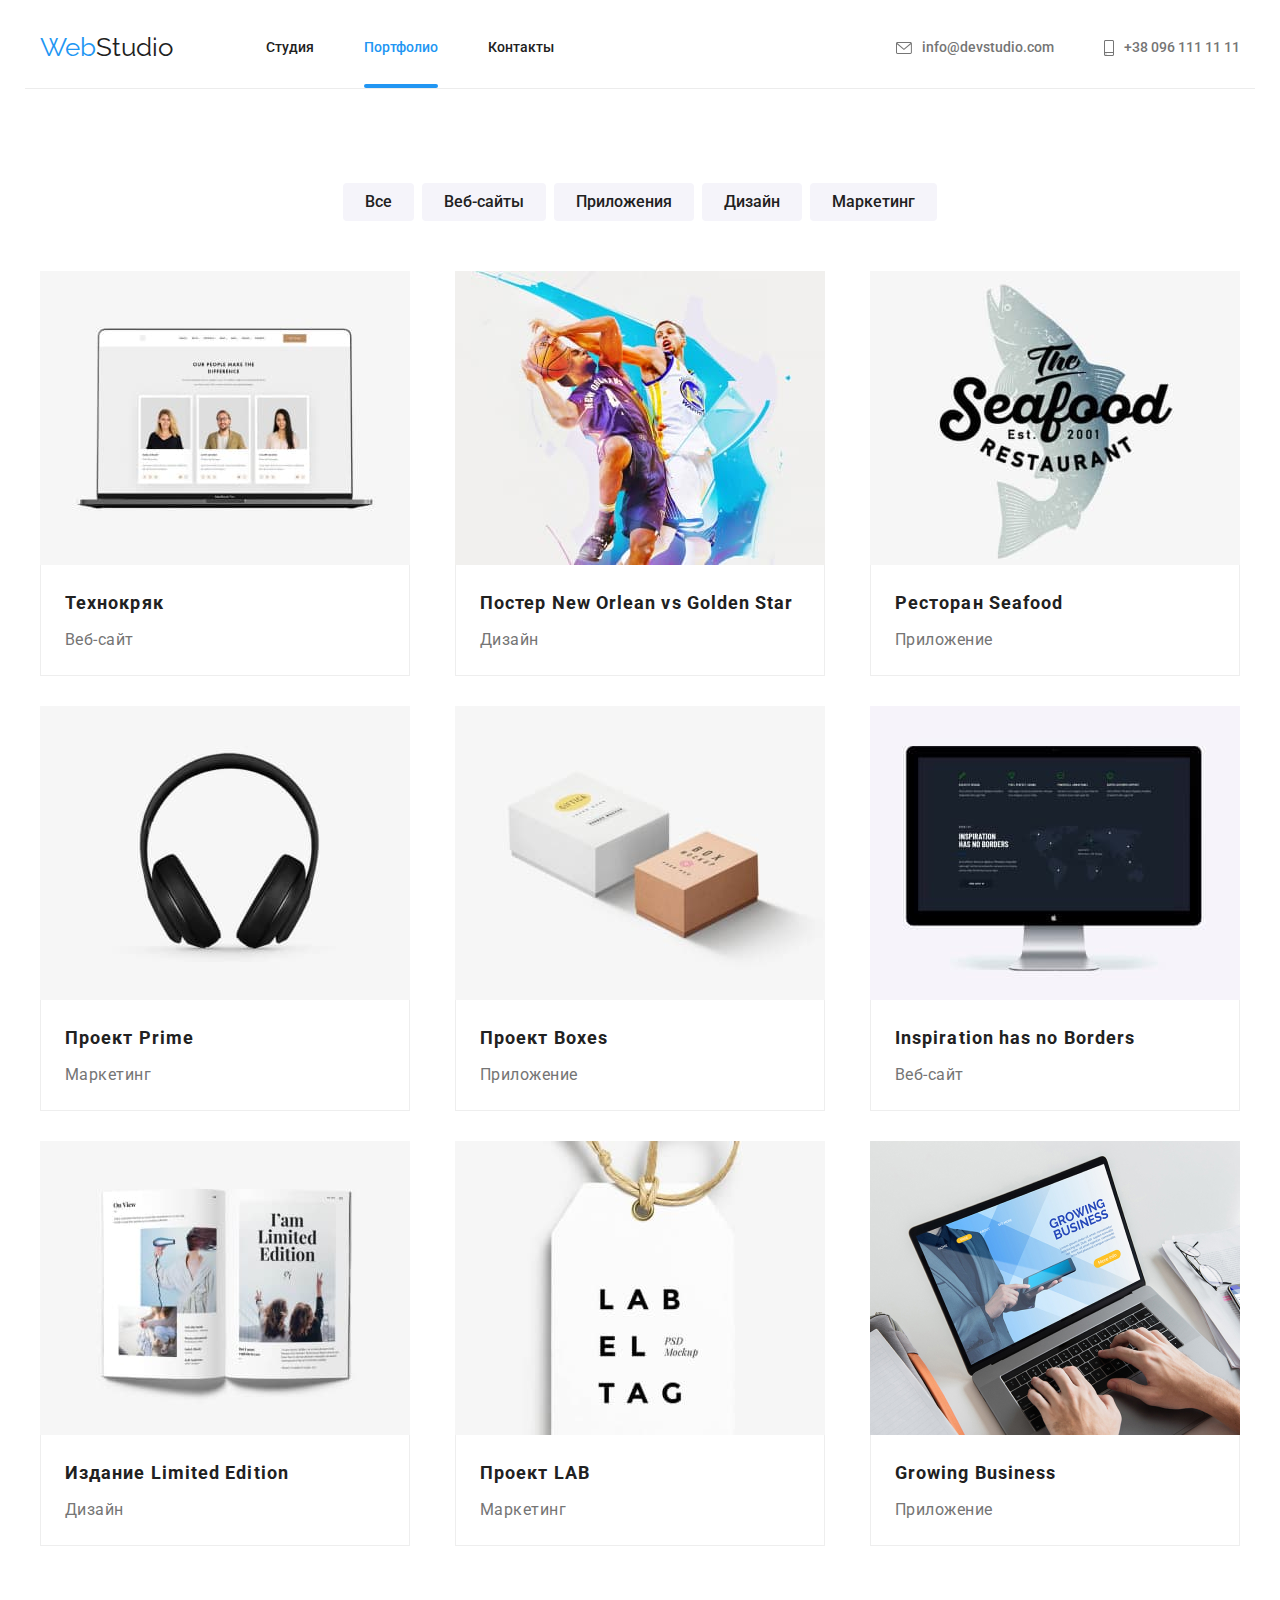
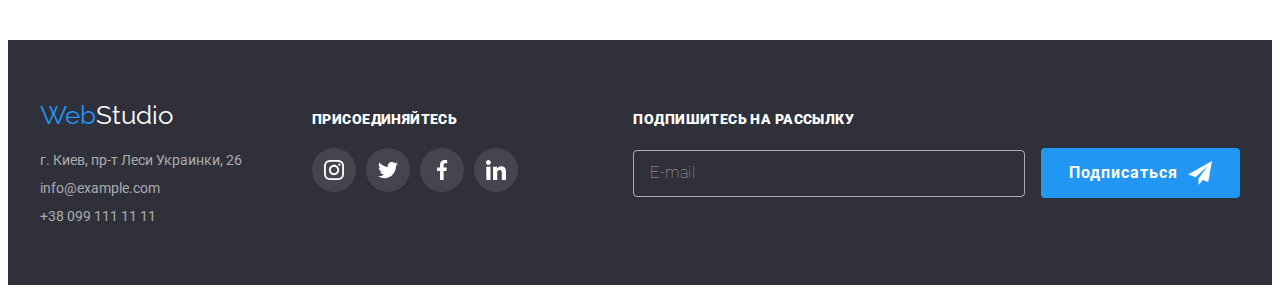
==== portfolio.html @ bf0c68c7 "start" ====
<!DOCTYPE html>
<html lang="ru">
  <head>
    <meta charset="UTF-8" />
    <meta http-equiv="X-UA-Compatible" content="IE=edge" />
    <meta name="viewport" content="width=device-width, initial-scale=1.0" />
    <title>Портфолио</title>
    <link
      rel="stylesheet"
      href="https://cdnjs.cloudflare.com/ajax/libs/modern-normalize/1.1.0/modern-normalize.min.css"
      integrity="sha512-wpPYUAdjBVSE4KJnH1VR1HeZfpl1ub8YT/NKx4PuQ5NmX2tKuGu6U/JRp5y+Y8XG2tV+wKQpNHVUX03MfMFn9Q=="
      crossorigin="anonymous"
      referrerpolicy="no-referrer"
    />
    <link rel="stylesheet" href="./css/styles.css" />
    <link rel="preconnect" href="https://fonts.googleapis.com" />
    <link rel="preconnect" href="https://fonts.gstatic.com" crossorigin />
    <link
      href="https://fonts.googleapis.com/css2?family=Raleway:wght@700&family=Roboto:wght@400;500;700;900&display=swap"
      rel="stylesheet"
    />
  </head>
  <body>
    <header>
      <!--Навигация-->
      <div class="container all-nav border">
        <nav class="all-nav">
          <a class="logo" href="./index.html"
            ><span class="logo-web">Web</span>Studio</a
          >
          <ul class="list nav-list">
            <li class="nav-item">
              <a class="nav-link nav-after" href="./index.html">Студия</a>
            </li>

            <li class="nav-item">
              <a class="nav-link nav-after active" href="./portfolio.html"
                >Портфолио</a
              >
            </li>
            <li class="nav-item">
              <a class="nav-link nav-after" href="#contacts">Контакты</a>
            </li>
          </ul>
        </nav>

        <!--Контакты-->
        <ul class="list nav-list contact">
          <li class="nav-item">
            <a class="nav-link color-g" href="mailto:info@devstudio.com:">
              <svg class="contact-icon" width="16" height="12">
                <use class="icon" href="./images/icons.svg#icon-mail"></use>
              </svg>
              info@devstudio.com</a
            >
          </li>
          <li class="nav-item">
            <a class="nav-link color-g" href="tel:+380961111111">
              <svg class="contact-icon" width="10" height="16">
                <use
                  class="icon"
                  href="./images/icons.svg#icon-smartphone"
                ></use></svg
              >+38 096 111 11 11</a
            >
          </li>
        </ul>
      </div>
    </header>
    <!--Герой-->
    <main>
      <section class="port">
        <div class="container">
          <!--Кнопки фильтров-->
          <ul class="filter-btn">
            <li class="btn-variant">
              <button class="btn" type="button">Все</button>
            </li>
            <li class="btn-variant">
              <button class="btn" type="button">Веб-сайты</button>
            </li>
            <li class="btn-variant">
              <button class="btn" type="button">Приложения</button>
            </li>
            <li class="btn-variant">
              <button class="btn" type="button">Дизайн</button>
            </li>
            <li class="btn-variant">
              <button class="btn" type="button">Маркетинг</button>
            </li>
          </ul>
          <!--Секция выполненных работ-->

          <h1 class="hide">Примеры наших работ</h1>
          <ul class="list examples">
            <li class="card">
              <a class="examples-link" href="">
                <div class="overlay">
                  <img
                    class=""
                    src="./images/technockrack.jpg"
                    alt="Технокряк"
                    width="370"
                    height="294"
                  />
                  <div class="overlay-text">
                    <p>
                      Ресурс предлагает комплексные предложения с разным уровнем
                      функционала и сервисов. Все это позволит посетителю
                      получить исчерпывающие сведения о компании или частном
                      лице.
                    </p>
                  </div>
                </div>

                <div class="ex-card">
                  <p class="name-cards">Технокряк</p>
                  <p class="category">Веб-сайт</p>
                </div></a
              >
            </li>
            <li class="card">
              <a class="examples-link" href="">
                <div class="overlay">
                  <img
                    class=""
                    src="./images/neworlean.jpg"
                    alt="Постер New Orlean vs Golden Star"
                    width="370"
                    height="294"
                  />
                  <div class="overlay-text">
                    <p>
                      Ресурс предлагает комплексные предложения с разным уровнем
                      функционала и сервисов. Все это позволит посетителю
                      получить исчерпывающие сведения о компании или частном
                      лице.
                    </p>
                  </div>
                </div>
                <div class="ex-card">
                  <p class="name-cards">Постер New Orlean vs Golden Star</p>
                  <p class="category">Дизайн</p>
                </div></a
              >
            </li>
            <li class="card">
              <a class="examples-link" href="">
                <div class="overlay">
                  <img
                    class=""
                    src="./images/seafood.jpg"
                    alt=""
                    width="370"
                    height="294"
                  />
                  <div class="overlay-text">
                    <p>
                      Ресурс предлагает комплексные предложения с разным уровнем
                      функционала и сервисов. Все это позволит посетителю
                      получить исчерпывающие сведения о компании или частном
                      лице.
                    </p>
                  </div>
                </div>
                <div class="ex-card">
                  <p class="name-cards">Ресторан Seafood</p>
                  <p class="category">Приложение</p>
                </div></a
              >
            </li>
            <li class="card">
              <a class="examples-link" href="">
                <div class="overlay">
                  <img
                    class=""
                    src="./images/prime.jpg"
                    alt=""
                    width="370"
                    height="294"
                  />
                  <div class="overlay-text">
                    <p>
                      Ресурс предлагает комплексные предложения с разным уровнем
                      функционала и сервисов. Все это позволит посетителю
                      получить исчерпывающие сведения о компании или частном
                      лице.
                    </p>
                  </div>
                </div>
                <div class="ex-card">
                  <p class="name-cards">Проект Prime</p>
                  <p class="category">Маркетинг</p>
                </div></a
              >
            </li>
            <li class="card">
              <a class="examples-link" href="">
                <div class="overlay">
                  <img
                    class=""
                    src="./images/boxes.jpg"
                    alt="Проект Boxes"
                    width="370"
                    height="294"
                  />
                  <div class="overlay-text">
                    <p>
                      Ресурс предлагает комплексные предложения с разным уровнем
                      функционала и сервисов. Все это позволит посетителю
                      получить исчерпывающие сведения о компании или частном
                      лице.
                    </p>
                  </div>
                </div>
                <div class="ex-card">
                  <p class="name-cards">Проект Boxes</p>
                  <p class="category">Приложение</p>
                </div></a
              >
            </li>
            <li class="card">
              <a class="examples-link" href="">
                <div class="overlay">
                  <img
                    class=""
                    src="./images/inspiration.jpg"
                    alt="Inspiration has no Borders"
                    width="370"
                    height="294"
                  />
                  <div class="overlay-text">
                    <p>
                      Ресурс предлагает комплексные предложения с разным уровнем
                      функционала и сервисов. Все это позволит посетителю
                      получить исчерпывающие сведения о компании или частном
                      лице.
                    </p>
                  </div>
                </div>
                <div class="ex-card">
                  <p class="name-cards">Inspiration has no Borders</p>
                  <p class="category">Веб-сайт</p>
                </div></a
              >
            </li>
            <li class="card">
              <a class="examples-link" href="">
                <div class="overlay">
                  <img
                    class=""
                    src="./images/limited-edition.jpg"
                    alt="Издание Limited Edition"
                    width="370"
                    height="294"
                  />
                  <div class="overlay-text">
                    <p>
                      Ресурс предлагает комплексные предложения с разным уровнем
                      функционала и сервисов. Все это позволит посетителю
                      получить исчерпывающие сведения о компании или частном
                      лице.
                    </p>
                  </div>
                </div>
                <div class="ex-card">
                  <p class="name-cards">Издание Limited Edition</p>
                  <p class="category">Дизайн</p>
                </div></a
              >
            </li>
            <li class="card">
              <a class="examples-link" href="">
                <div class="overlay">
                  <img
                    class=""
                    src="./images/lab.jpg"
                    alt="Проект LAB"
                    width="370"
                    height="294"
                  />
                  <div class="overlay-text">
                    <p>
                      Ресурс предлагает комплексные предложения с разным уровнем
                      функционала и сервисов. Все это позволит посетителю
                      получить исчерпывающие сведения о компании или частном
                      лице.
                    </p>
                  </div>
                </div>
                <div class="ex-card">
                  <p class="name-cards">Проект LAB</p>
                  <p class="category">Маркетинг</p>
                </div></a
              >
            </li>
            <li class="card">
              <a class="examples-link" href="">
                <div class="overlay">
                  <img
                    class=""
                    src="./images/growing-bisnes.jpg"
                    alt="Growing Business"
                    width="370"
                    height="294"
                  />
                  <div class="overlay-text">
                    <p>
                      Ресурс предлагает комплексные предложения с разным уровнем
                      функционала и сервисов. Все это позволит посетителю
                      получить исчерпывающие сведения о компании или частном
                      лице.
                    </p>
                  </div>
                </div>
                <div class="ex-card">
                  <p class="name-cards">Growing Business</p>
                  <p class="category">Приложение</p>
                </div></a
              >
            </li>
          </ul>
        </div>
      </section>
    </main>
    <!--Подвал-->
    <footer class="footer-color">
      <div class="container comunity">
        <div>
          <a class="logo logo-footer" href="./index.html"
            ><span class="logo-web">Web</span>Studio</a
          >
          <address>
            <ul class="list address">
              <li class="add-list">
                <a
                  class="adr-list"
                  id="contacts"
                  href="https://goo.gl/maps/kGHBd9NLQaHWzJa29"
                  target="_blank"
                  >г. Киев, пр-т Леси Украинки, 26</a
                >
              </li>
              <li class="add-list">
                <a class="adr-list" href="mailto:info@example.com"
                  >info@example.com</a
                >
              </li>
              <li class="add-list">
                <a class="adr-list" href="tel:+380991111111"
                  >+38 099 111 11 11</a
                >
              </li>
            </ul>
          </address>
        </div>
        <div class="comunity-add">
          <h2 class="add"><strong>присоединяйтесь</strong></h2>
          <ul class="social-list comunity-list">
            <li class="soc-item">
              <a href="" class="soc-link comunity-link">
                <svg
                  class="soc-icon soc-comunity-footer"
                  width="20"
                  height="20"
                >
                  <use href="./images/icons.svg#icon-instagram"></use>
                </svg>
              </a>
            </li>
            <li class="soc-item">
              <a href="" class="soc-link comunity-link">
                <svg
                  class="soc-icon soc-comunity-footer"
                  width="20"
                  height="20"
                >
                  <use href="./images/icons.svg#icon-twitter"></use>
                </svg>
              </a>
            </li>
            <li class="soc-item">
              <a href="" class="soc-link comunity-link">
                <svg
                  class="soc-icon soc-comunity-footer"
                  width="20"
                  height="20"
                >
                  <use href="./images/icons.svg#icon-facebook"></use>
                </svg>
              </a>
            </li>
            <li class="soc-item">
              <a href="" class="soc-link comunity-link">
                <svg
                  class="soc-icon soc-comunity-footer"
                  width="20"
                  height="20"
                >
                  <use href="./images/icons.svg#icon-linkedin"></use>
                </svg>
              </a>
            </li>
          </ul>
        </div>
        <div class="subscribe">
          <form>
            <h2 class="add"><strong>Подпишитесь на рассылку</strong></h2>
            <label class="sub-label">
              <input
                class="sub-input"
                type="email"
                name="user-mail"
                placeholder="E-mail"
                required
              />
            </label>

            <button class="sub-btn" type="submit">
              Подписаться
              <svg class="sub-icon" width="24" height="24">
                <use href="./images/icons.svg#icon-send-telegram"></use>
              </svg>
            </button>
          </form>
        </div>
      </div>
    </footer>
  </body>
</html>
---- css/styles.css ----
:root {
  --bgcolor: #ffffff;
  --color-text: #212121;
  --hover-focus: #2196f3;
  --color-nav: #212121;
  --header-footer: #2f303a;
  --team-bg: rgb(245, 244, 250);
  --category-search: #757575;
  --cubik: cubic-bezier(0.4, 0, 0.2, 1);
  --bg-transparent: #ffffff99;
}

body {
  font-family: roboto;
  color: var(--color-text);
  background-color: var(--bgcolor);
}

/* Сбросс отступов */
h1,
h2,
h3,
p,
ul {
  margin: 0;
  padding: 0;
}
input,
textarea {
  outline: none;
}
/* Свойства контейнера */
.container {
  width: 1200px;
  padding-left: 15px;
  padding-right: 15px;
  margin-right: auto;
  margin-left: auto;
  /* outline: 1px solid red; */
}
.all-nav {
  display: flex;
  align-items: center;
}
.border {
  border-bottom: 1px solid rgb(236, 236, 236);
}
/* Декоративная полоса под header */
.head-border {
  border-bottom: 1px solid #ececec;
}
/* Начало оформления лого */
.logo {
  display: flex;
  padding-top: 24px;
  padding-bottom: 25px;
  font-size: 26px;
  font-family: raleway;
  text-decoration: none;
  color: var(--color-text);
}
.logo-web {
  display: flex;
  font-size: 26px;
  font-family: raleway;
  color: var(--hover-focus);
}
.logo-footer {
  color: var(--bgcolor);
  padding-bottom: 0;
  margin-bottom: 20px;
  padding-top: 0;
}
/* Конец оформления лого */
.nav-list {
  display: flex;

  margin-left: 93px;
}

.nav-link {
  display: flex;
  padding-top: 32px;
  padding-bottom: 32px;
  /* outline: 1px solid red; */
  font-size: 14px;
  font-weight: 500;
  text-decoration: none;
  line-height: 1.14;
  color: var(--color-nav);
  align-items: center;
  justify-content: center;

  transition-property: color;
  transition-duration: 250ms;
  transition-timing-function: var(--cubik);
}
.nav-item {
  position: relative;
}

.nav-after::after {
  content: "";
  position: absolute;
  left: 0;
  bottom: 0;
  width: 100%;
  height: 4px;
  background-color: var(--hover-focus);
  border-radius: 2px;
  opacity: 0;

  transition-property: opacity;
  transition-duration: 250ms;
  transition-timing-function: var(--cubik);
}
.nav-after:hover::after,
.nav-after:focus::after,
.nav-after.active::after {
  opacity: 1;
}
.border {
  border-bottom: 1px solid #ececec;
}

.nav-list .nav-item + .nav-item {
  margin-left: 50px;
}
.nav-link:hover,
.nav-link:focus {
  color: var(--hover-focus);
}

.active {
  color: var(--hover-focus);
}
.list {
  list-style: none;
}
.color-g {
  color: var(--category-search);
}
.back-color {
  padding-top: 200px;
  padding-bottom: 200px;
  background-color: #c4c4c4;
  max-width: 1600px;
  margin-right: auto;
  margin-left: auto;
  background-image: linear-gradient(
      rgba(47, 48, 58, 0.4),
      rgba(47, 48, 58, 0.4)
    ),
    url(../images/hero-img.jpg);
}
.footer-color {
  background-color: var(--header-footer);
  padding-top: 60px;
  padding-bottom: 60px;
}
.contact {
  margin-left: auto;
}
.hero {
  text-align: center;
  margin-bottom: 30px;
  width: 696px;
  margin-right: auto;
  margin-left: auto;

  font-size: 44px;
  font-weight: 900;
  text-transform: uppercase;
  line-height: 1.36;
  color: var(--bgcolor);
}
.order-service {
  display: block;
  margin-left: auto;
  margin-right: auto;
  color: #ffffff;
  background-color: var(--hover-focus);
  border: none;
  border-radius: 4px;
  font-size: 16px;
  font-weight: 700;
  padding: 10px 32px;
  font-family: roboto;
  cursor: pointer;
  letter-spacing: 0.06em;
  line-height: 1.87;

  transition-property: color, background-color;
  transition-duration: 250ms;
  transition-timing-function: var(--cubik);
}
.order-service:hover,
.order-service:focus {
  box-shadow: 0px 4px 4px 0px rgba(0, 0, 0, 0.15);
}
.order-service:active {
  color: var(--color-text);
  background-color: #f5f4fa;
}

.backdrop.is-hidden {
  opacity: 0;
  pointer-events: none;
  transform: scale(1);
}

.backdrop {
  position: fixed;
  width: 100vw;
  height: 100vh;
  top: 0;
  left: 0;
  background-color: rgba(0, 0, 0, 0.2);
  z-index: 1;
  opacity: 1;
  pointer-events: all;
  transform: scale(1);
  transition: transform 250ms var(--cubik), opacity 250ms var(--cubik);
}

.modal {
  position: absolute;
  min-width: 528px;
  height: 581px;
  padding: 40px;
  top: 50%;
  left: 50%;
  transform: translate(-50%, -50%) scale(1);
  background-color: rgba(255, 255, 255, 1);
  box-shadow: 0px 1px 3px rgba(0, 0, 0, 0.12), 0px 1px 1px rgba(0, 0, 0, 0.14),
    0px 2px 1px rgba(0, 0, 0, 0.2);
  border-radius: 4px;
  opacity: 1;
  transition: transform 250ms var(--cubik);
}
.backdrop.is-hidden .modal {
  transform: translate(-50%, -100%) scale(0.3);
}

.modal-close {
  position: fixed;
  top: 8px;
  right: 8px;
  display: flex;
  width: 30px;
  height: 30px;
  justify-content: center;
  align-items: center;
  background-color: var(--bgcolor);
  border: 1px solid rgba(0, 0, 0, 0.1);
  border-radius: 50%;
  cursor: pointer;

  transition: fill 250ms var(--cubik);
}
.modal-close:hover,
.modal-close:focus,
.modal-close:active {
  fill: var(--hover-focus);
}
/* класс скрытия элемента */
.hide {
  position: absolute;
  width: 1px;
  height: 1px;
  margin: -1px;
  border: 0;
  padding: 0;
  white-space: nowrap;
  clip-path: inset(100%);
  clip: rect(0 0 0 0);
  overflow: hidden;
}
/* Описание особенностей компании */
.diff-company {
  display: flex;
}
.diff-company .hero-item + .hero-item {
  margin-left: 30px;
}
.diff {
  padding-top: 94px;
  padding-bottom: 94px;
}
/*------END-------- Описание особенностей компании */
.hero-list {
  margin-bottom: 10px;

  font-size: 14px;
  font-weight: 700;
  line-height: 1.14;
  text-transform: uppercase;
}
.hero-text {
  font-size: 14px;
  font-weight: 400;
  line-height: 1.71;
}
.head-style {
  text-align: center;
  margin-bottom: 50px;

  font-size: 36px;
  line-height: 1.16;
}
.works {
  padding-bottom: 94px;
}
.works-list {
  display: flex;
  justify-content: space-between;
}
.work-pic {
  position: relative;
}
.text-bottom {
  position: absolute;
  display: inline-flex;
  width: 100%;
  height: 70px;
  left: 0;
  bottom: 0;
  background-color: rgba(47, 48, 58, 0.8);
  justify-content: center;
  align-items: center;
}
.text-b {
  display: inline-flex;
  text-transform: uppercase;
  font-size: 14px;
  font-weight: 700;
  line-height: 1.14;
  letter-spacing: 0.03em;
  color: var(--bgcolor);
}
.team-list {
  display: flex;
  justify-content: space-between;
}
.team-item {
  padding-bottom: 30px;
  background-color: #ffffff;
  border: transparent;
  border-radius: 0px 0px 4px 4px;
  box-shadow: 0px 1px 3px rgba(0, 0, 0, 0.12), 0px 1px 1px rgba(0, 0, 0, 0.14),
    0px 2px 1px rgba(0, 0, 0, 0.2);
}
.team-item + .team-item {
  margin-left: 30px;
}
.team {
  margin-bottom: 10px;
  text-align: center;
  padding-top: 30px;
  font-size: 16px;
  font-weight: 500;
  line-height: 1.18;
}
.team-fs {
  text-align: center;
  margin-bottom: 16px;

  /* padding-bottom: 30px; */
  font-size: 16px;
  font-weight: 400;
  line-height: 1.18;
}
.team-bg {
  max-width: 1600px;
  margin-right: auto;
  margin-left: auto;
  background-color: var(--team-bg);
  padding-top: 94px;
  padding-bottom: 94px;
}
.address .add-list + .add-list {
  margin-top: 9px;
}
.adr-list {
  color: rgba(255, 255, 255, 0.6);
  text-decoration: none;
  font-style: normal;
  font-size: 14px;
  font-weight: 400;

  transition-property: color;
  transition-duration: 250ms;
  transition-timing-function: var(--cubik);
}
.adr-list:hover,
.adr-list:focus {
  color: var(--hover-focus);
}
.filter-btn button {
  color: #212121;
  padding: 6px 22px;
  font-size: 16px;
  font-weight: 500;
  background-color: #f5f4fa;
  border: none;
  border-radius: 4px;
  font-family: roboto;
  cursor: pointer;
  line-height: 1.625;
}
.filter-btn {
  display: flex;
  justify-content: center;
  margin-bottom: 50px;
  list-style: none;
}
.filter-btn .btn-variant + .btn-variant {
  margin-left: 8px;
}

.btn {
  transition-property: color, background-color, box-shadow;
  transition-duration: 250ms;
  transition-timing-function: var(--cubik);
}

.btn:hover,
.btn:focus {
  color: var(--bgcolor);
  background-color: var(--hover-focus);
  box-shadow: 0px 2px 2px 0px #0000001f, 0px 1px 2px 0px #00000014,
    0px 3px 1px 0px #0000001a;
}
.btn:active {
  box-shadow: 0px 1px 2px 0px rgba(0, 0, 0, 0.08);
}
.examples {
  display: flex;
  flex-wrap: wrap;
  justify-content: space-between;
}
.list > p {
  font-size: 16px;
  font-weight: 400;
}
.list .poster-name {
  font-size: 18px;
  font-weight: 700;
}

.ex-card {
  padding: 20px 24px;
  border: 1px solid #eeeeee;
  border-top: none;
}
.card {
  margin-bottom: 30px;
}
.card:nth-last-child(-n + 3) {
  margin-bottom: 0;
}
.examples-link {
  display: block;
  text-decoration: none;

  transition-property: box-shadow;
  transition-duration: 250ms;
  transition-timing-function: var(--cubik);
}
.examples-link:hover,
.examples-link:focus {
  cursor: pointer;
  box-shadow: 0px 1px 1px rgba(0, 0, 0, 0.12), 0px 4px 4px rgba(0, 0, 0, 0.06),
    1px 4px 6px rgba(0, 0, 0, 0.16);
}
.overlay {
  position: relative;
  overflow: hidden;
}

.overlay-text {
  position: absolute;
  display: flex;
  left: 0;
  bottom: 0;
  max-width: 370px;
  height: 100%;
  justify-content: center;
  align-items: center;
  padding: 63px 24px;

  background-color: rgba(33, 150, 243, 0.898);
  color: var(--bgcolor);
  font-size: 18px;
  font-weight: 400;
  line-height: 1.55;
  letter-spacing: 0.03em;

  transform: translateY(100%);
  opacity: 0;
  transition-property: transform;
  transition-duration: 250ms;
  transition-timing-function: var(--cubik);
}

.examples-link:hover .overlay-text,
.examples-link:focus .overlay-text {
  transform: translateY(0);
  opacity: 1;
}

img {
  display: block;
  max-width: 100%;
  height: auto;
}
.port {
  padding-top: 94px;
  padding-bottom: 94px;
}
.name-cards {
  margin-bottom: 4px;

  font-size: 18px;
  font-weight: 700;
  line-height: 2;
  color: var(--color-text);
  letter-spacing: 0.06em;
}
.category {
  font-size: 16px;
  font-weight: 400;
  line-height: 1.87;
  color: var(--category-search);
  letter-spacing: 0.03em;
}
.contact-icon {
  margin: 0;
  padding: 0;
  margin-right: 10px;
  fill: var(--category-search);

  transition-property: fill;
  transition-duration: 250ms;
  transition-timing-function: var(--cubik);
}
.nav-link:hover .contact-icon {
  fill: var(--hover-focus);
}
.diff-icon {
  display: inline-flex;
  width: 270px;
  height: 120px;
  background-color: var(--team-bg);
  border-radius: 4px;
  margin-bottom: 30px;
  justify-content: center;
  align-items: center;
}
.soc-list {
  display: flex;
  margin-left: auto;
  margin-right: auto;

  justify-content: center;
  align-items: center;
  list-style: none;
}
.soc-link {
  display: flex;
  margin-left: auto;
  margin-right: auto;
  justify-content: center;
  align-items: center;
  width: 44px;
  height: 44px;
  background-color: #ffffff;
  border-radius: 50%;
  color: #ffffff;

  transition-property: background-color;
  transition-duration: 250ms;
  transition-timing-function: var(--cubik);
}
.soc-item {
  display: flex;
  justify-content: center;
  align-items: center;

  margin-left: 10px;
}
.soc-item:first-child {
  margin-left: 0;
}
.soc-link:hover,
.soc-link:focus {
  background-color: var(--hover-focus);
}
.soc-icon {
  fill: #afb1b8;

  transition-property: fill;
  transition-duration: 250ms;
  transition-timing-function: var(--cubik);
}
.soc-link:hover .soc-icon,
.soc-link:focus .soc-icon {
  fill: currentColor;
}
.client {
  max-width: 1600px;
  margin-right: auto;
  margin-left: auto;
  padding-top: 94px;
  padding-bottom: 94px;
}
.client-list {
  display: flex;
  list-style: none;
}
.card-client {
  display: flex;
  justify-content: center;
  align-items: center;
  width: 170px;
  height: 92px;
  border: 1px solid rgb(175, 177, 184);
  border-radius: 4px;
}
.client-item {
  margin-left: 30px;
}
.client-item:first-child {
  margin-left: 0;
}
.client-link {
  display: flex;
  justify-content: center;
  align-items: center;
  width: 170px;
  height: 92px;
  border: 1px solid rgb(175, 177, 184);
  border-radius: 4px;
  fill: rgb(175, 177, 184);

  transition-property: border-color;
  transition-duration: 250ms;
  transition-timing-function: var(--cubik);
}
.client-link:hover,
.client-link:focus {
  border-color: var(--hover-focus);
  cursor: pointer;
}
.client-pic {
  fill: inherit;
  transition-property: fill;
  transition-duration: 250ms;
  transition-timing-function: var(--cubik);
}
.client-link:hover .client-pic,
.client-link:focus .client-pic {
  fill: var(--hover-focus);
}
.add {
  color: var(--bgcolor);
  font-size: 14px;
  font-weight: 700;
  line-height: 1.14;
  letter-spacing: 0.03em;
  text-transform: uppercase;
  padding-top: 12px;
  margin-bottom: 20px;
}
.comunity {
  display: flex;
}
.comunity-add {
  margin-left: 70px;
}
.comunity-list {
  display: flex;
}
.soc-link.comunity-link {
  background-color: rgba(255, 255, 255, 0.102);
}
.soc-link.comunity-link:hover,
.soc-link.comunity-link:focus {
  background-color: var(--hover-focus);
  cursor: pointer;
}
.soc-comunity-footer {
  fill: var(--bgcolor);
}

.subscribe {
  margin-left: auto;
}
.sub-input {
  color: var(--bgcolor);
  background-color: transparent;
  border: 1px solid rgba(255, 255, 255, 0.6);
  border-radius: 4px;
  width: 358px;

  margin-right: 12px;
  padding: 15px 16px;
}

.sub-input:hover,
.sub-input:focus {
  border-color: var(--hover-focus);
}
.sub-input::placeholder {
  color: var(--bg-transparent);
  font-weight: 400;
  font-size: 16px;
  font-weight: 1.25;
  letter-spacing: 0.03em;
  font-family: roboto;
}
.sub-input:checked {
  border-color: var(--hover-focus);
}

.sub-btn {
  display: inline-flex;
  justify-content: center;
  align-items: center;
  color: var(--bgcolor);
  background-color: var(--hover-focus);
  border: none;
  border-radius: 4px;
  font-size: 16px;
  font-weight: 700;
  padding: 10px 28px;
  font-family: roboto;
  cursor: pointer;
  letter-spacing: 0.06em;
  line-height: 1.87;
  fill: var(--bgcolor);

  transition-property: color, background-color, fill;
  transition-duration: 250ms;
  transition-timing-function: var(--cubik);
}
.sub-icon {
  margin-left: 10px;
  fill: inherit;
}
.sub-btn:hover,
.sub-btn:focus {
  box-shadow: 0px 4px 4px 0px rgba(0, 0, 0, 0.15);
}
.sub-btn:active {
  color: var(--color-text);
  background-color: #f5f4fa;
  fill: var(--color-text);
}
.form-modal {
  display: block;
  width: 448px;
}
.form-title {
  display: block;
  font-size: 20px;
  line-height: 1.15;
  text-align: center;
  letter-spacing: 0.03em;
  margin-bottom: 12px;
}
.client-info {
  display: flex;
  flex-direction: column;
  height: 58px;
  margin-bottom: 10px;
  font-size: 12px;
  font-weight: 400;
  line-height: 1.16;
  letter-spacing: 0.01em;
  color: var(--category-search);
}

.client-info.client-coment {
  height: 138px;
  margin-bottom: 20px;
}

.client-data {
  display: inline-block;
  padding-left: 42px;
  padding-top: 11px;
  padding-bottom: 11px;
  width: 100%;
  background-color: transparent;
  border: 1px solid rgba(33, 33, 33, 0.2);
  border-radius: 4px;
  font-size: 14px;
  letter-spacing: 0.01em;
  cursor: pointer;

  transition-property: border-color;
  transition-duration: 250ms;
  transition-timing-function: var(--cubik);
}
.client-data:hover,
.client-data:focus,
.feedback:hover,
.feedback:focus {
  border-color: var(--hover-focus);
}

.client-data:hover + .data-icon,
.client-data:focus + .data-icon {
  fill: var(--hover-focus);
}

.form-data {
  position: relative;
  padding-bottom: 10px;
}

.icon-holder {
  position: relative;
  margin-top: 4px;
  cursor: pointer;
}

.data-icon {
  position: absolute;
  top: 50%;
  left: 5%;
  transform: translate(-50%, -40%);

  transition-property: fill;
  transition-duration: 250ms;
  transition-timing-function: var(--cubik);
}
.feedback {
  padding: 12px 16px;
  height: 120px;
  resize: none;
  font-size: 16px;

  transition-property: border-color;
  transition-duration: 250ms;
  transition-timing-function: var(--cubik);
}
.feedback::placeholder {
  color: rgba(117, 117, 117, 0.5);
}
.agree {
  display: flex;
  justify-content: center;
  align-items: center;
  margin-bottom: 30px;
  margin-right: auto;
  margin-left: auto;
  font-size: 14px;
  line-height: 1.71;
  letter-spacing: 0.03em;
  color: var(--category-search);
}

.icon-check {
  display: flex;
  justify-content: center;
  align-items: center;
  margin-right: 7px;
  width: 16px;
  height: 15px;
  background-color: transparent;
  border: 2px solid var(--color-text);
  border-radius: 2px;
  fill: var(--bgcolor);
}

.agree-check:checked + .icon-check {
  background-color: var(--hover-focus);
  background-origin: border-box;
  border-color: var(--hover-focus);
  fill: var(--bgcolor);
}

.dogovor {
  display: inline-block;
  margin-left: 4px;
  color: var(--hover-focus);
  text-decoration: underline;
}
.form-submit {
  display: block;
  margin-left: auto;
  margin-right: auto;
  background-color: var(--hover-focus);
  border: 1px solid var(--hover-focus);
  border-radius: 4px;
  padding: 15px 59px;
  color: var(--bgcolor);
  box-shadow: 0px 4px 4px rgba(0, 0, 0, 0.15);

  transition-property: background-color, box-shadow;
  transition-duration: 250ms;
  transition-timing-function: var(--cubik);
}
.form-submit:active {
  background-color: #188ce8;
  box-shadow: 0px 4px 4px rgba(0, 0, 0, 0.15);
}
.agree-check {
  margin-right: 7px;
}
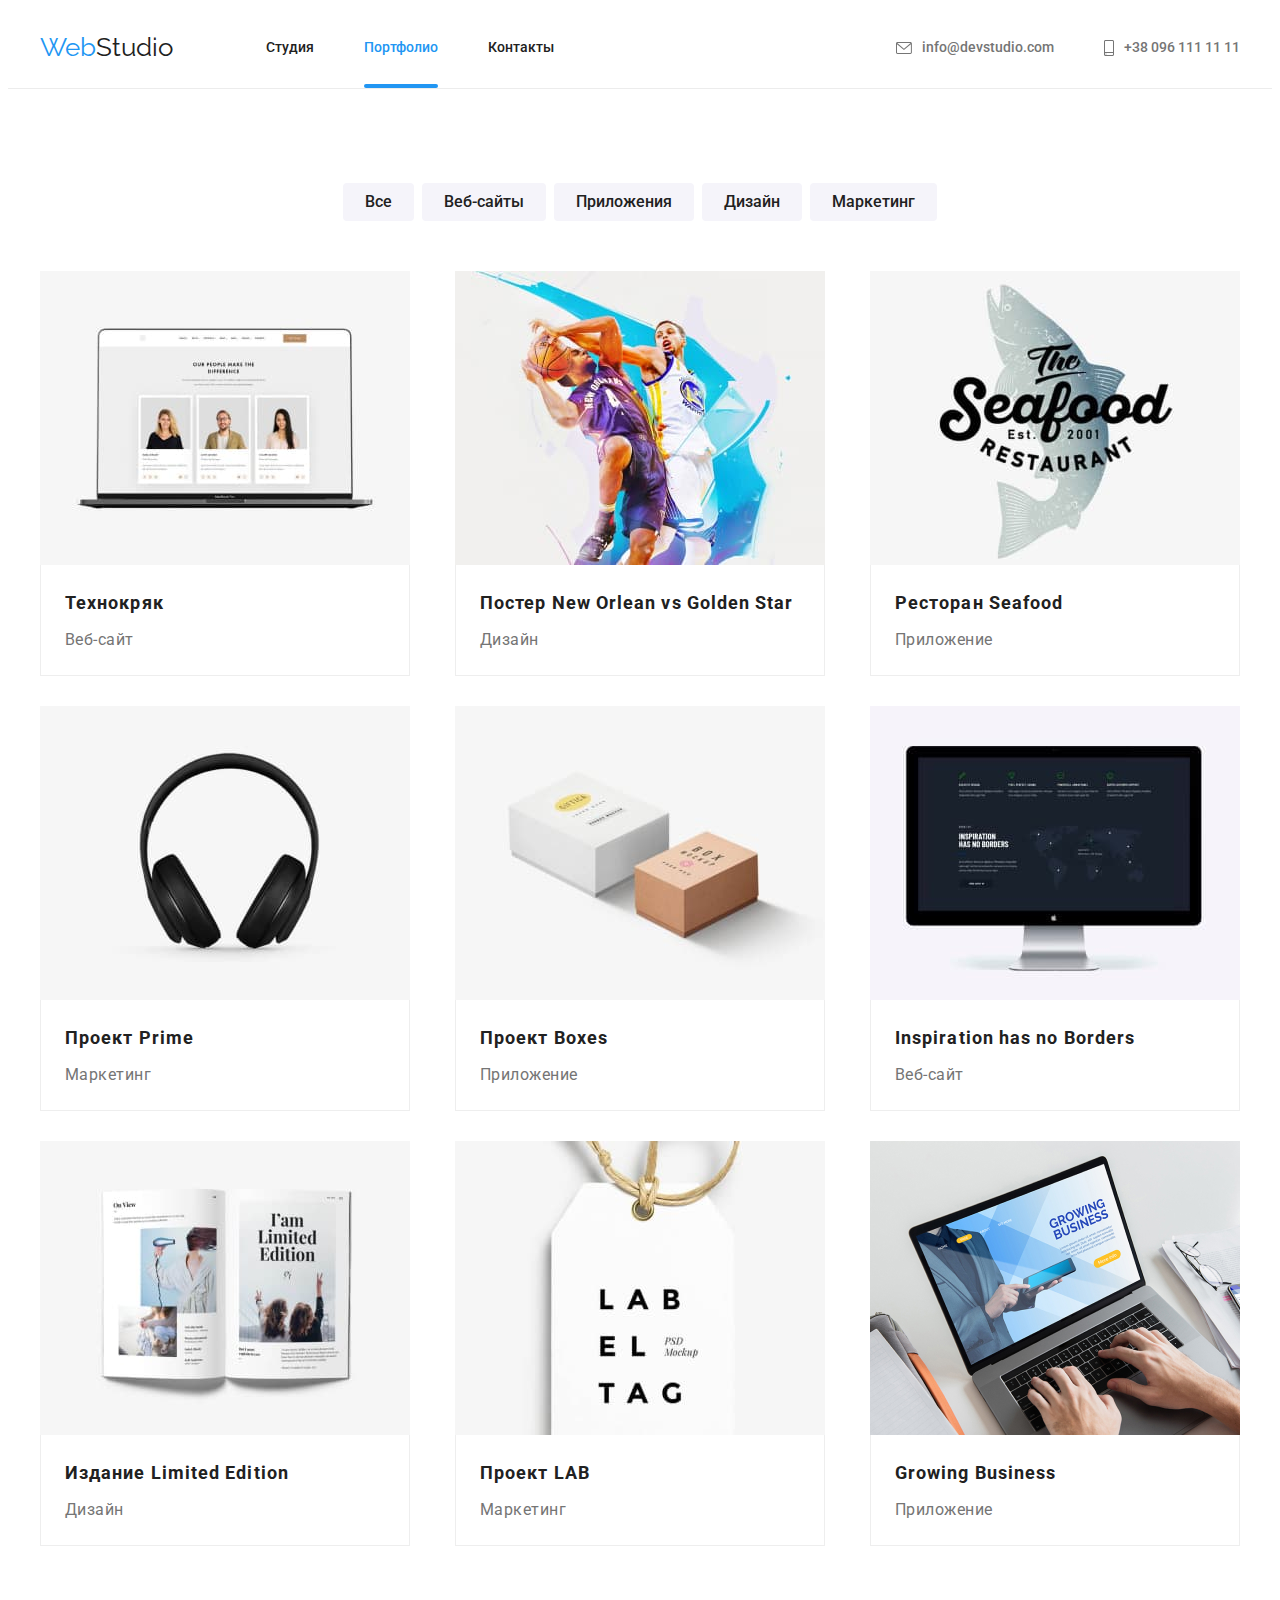
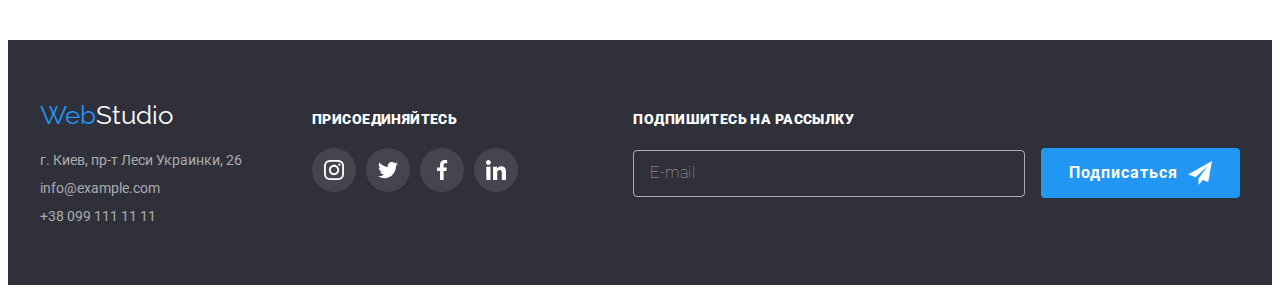
==== commit b28a216e: "разбивка на partials" ====
--- a/portfolio.html
+++ b/portfolio.html
@@ -12,7 +12,8 @@
       crossorigin="anonymous"
       referrerpolicy="no-referrer"
     />
-    <link rel="stylesheet" href="./css/styles.css" />
+    <link rel="stylesheet" href="./css/main.min.css" />
+    <!-- <link rel="stylesheet" href="./css/styles.css" /> -->
     <link rel="preconnect" href="https://fonts.googleapis.com" />
     <link rel="preconnect" href="https://fonts.gstatic.com" crossorigin />
     <link
--- a/css/main.min.css
+++ b/css/main.min.css
@@ -0,0 +1 @@
+:root{--bgcolor: #ffffff;--color-text: #212121;--hover-focus: #2196f3;--color-nav: #212121;--header-footer: #2f303a;--team-bg: rgb(245, 244, 250);--category-search: #757575;--cubik: cubic-bezier(0.4, 0, 0.2, 1);--bg-transparent: #ffffff99}body{font-family:roboto;color:var(--color-text);background-color:var(--bgcolor)}h1,h2,h3,p,ul{margin:0;padding:0}input,textarea{outline:none}img{display:block;max-width:100%;height:auto}.hide{position:absolute;width:1px;height:1px;margin:-1px;border:0;padding:0;white-space:nowrap;clip-path:inset(100%);clip:rect(0 0 0 0);overflow:hidden}.container{width:1200px;padding-left:15px;padding-right:15px;margin-right:auto;margin-left:auto}.head-style{text-align:center;margin-bottom:50px;font-size:36px;line-height:1.16}.list>p{font-size:16px;font-weight:400}.logo{display:flex;padding-top:24px;padding-bottom:25px;font-size:26px;font-family:raleway;text-decoration:none;color:var(--color-text)}.logo-web{display:flex;font-size:26px;font-family:raleway;color:var(--hover-focus)}.logo-footer{color:var(--bgcolor);padding-bottom:0;margin-bottom:20px;padding-top:0}.all-nav{display:flex;align-items:center}.head-border{border-bottom:1px solid #ececec}.nav-list{display:flex;margin-left:93px}.nav-link{display:flex;padding-top:32px;padding-bottom:32px;font-size:14px;font-weight:500;text-decoration:none;line-height:1.14;color:var(--color-nav);align-items:center;justify-content:center;transition-property:color;transition-duration:250ms;transition-timing-function:var(--cubik)}.nav-item{position:relative}.nav-after::after{content:"";position:absolute;left:0;bottom:0;width:100%;height:4px;background-color:var(--hover-focus);border-radius:2px;opacity:0;transition-property:opacity;transition-duration:250ms;transition-timing-function:var(--cubik)}.nav-after:hover::after,.nav-after:focus::after,.nav-after.active::after{opacity:1}.nav-list .nav-item+.nav-item{margin-left:50px}.nav-link:hover,.nav-link:focus{color:var(--hover-focus)}.active{color:var(--hover-focus)}.list{list-style:none}.color-g{color:var(--category-search)}.contact-icon{margin:0;padding:0;margin-right:10px;fill:var(--category-search);transition-property:fill;transition-duration:250ms;transition-timing-function:var(--cubik)}.nav-link:hover .contact-icon{fill:var(--hover-focus)}.back-color{padding-top:200px;padding-bottom:200px;background-color:#c4c4c4;max-width:1600px;margin-right:auto;margin-left:auto;background-image:linear-gradient(rgba(47, 48, 58, 0.4), rgba(47, 48, 58, 0.4)),url(../images/hero-img.jpg)}.hero{text-align:center;margin-bottom:30px;width:696px;margin-right:auto;margin-left:auto;font-size:44px;font-weight:900;text-transform:uppercase;line-height:1.36;color:var(--bgcolor)}.order-service{display:block;margin-left:auto;margin-right:auto;color:#fff;background-color:var(--hover-focus);border:none;border-radius:4px;font-size:16px;font-weight:700;padding:10px 32px;font-family:roboto;cursor:pointer;letter-spacing:.06em;line-height:1.87;transition-property:color,background-color;transition-duration:250ms;transition-timing-function:var(--cubik)}.order-service:hover,.order-service:focus{box-shadow:0px 4px 4px 0px rgba(0,0,0,.15)}.order-service:active{color:var(--color-text);background-color:#f5f4fa}.backdrop.is-hidden{opacity:0;pointer-events:none;transform:scale(1)}.backdrop{position:fixed;width:100vw;height:100vh;top:0;left:0;background-color:rgba(0,0,0,.2);z-index:1;opacity:1;pointer-events:all;transform:scale(1);transition:transform 250ms var(--cubik),opacity 250ms var(--cubik)}.modal{position:absolute;min-width:528px;height:581px;padding:40px;top:50%;left:50%;transform:translate(-50%, -50%) scale(1);background-color:#fff;box-shadow:0px 1px 3px rgba(0,0,0,.12),0px 1px 1px rgba(0,0,0,.14),0px 2px 1px rgba(0,0,0,.2);border-radius:4px;opacity:1;transition:transform 250ms var(--cubik)}.backdrop.is-hidden .modal{transform:translate(-50%, -100%) scale(0.3)}.modal-close{position:fixed;top:8px;right:8px;display:flex;width:30px;height:30px;justify-content:center;align-items:center;background-color:var(--bgcolor);border:1px solid rgba(0,0,0,.1);border-radius:50%;cursor:pointer;transition:fill 250ms var(--cubik)}.modal-close:hover,.modal-close:focus,.modal-close:active{fill:var(--hover-focus)}.form-modal{display:block;width:448px}.form-title{display:block;font-size:20px;line-height:1.15;text-align:center;letter-spacing:.03em;margin-bottom:12px}.client-info{display:flex;flex-direction:column;height:58px;margin-bottom:10px;font-size:12px;font-weight:400;line-height:1.16;letter-spacing:.01em;color:var(--category-search)}.client-info.client-coment{height:138px;margin-bottom:20px}.client-data{display:inline-block;padding-left:42px;padding-top:11px;padding-bottom:11px;width:100%;background-color:rgba(0,0,0,0);border:1px solid rgba(33,33,33,.2);border-radius:4px;font-size:14px;letter-spacing:.01em;cursor:pointer;transition-property:border-color;transition-duration:250ms;transition-timing-function:var(--cubik)}.client-data:hover,.client-data:focus,.feedback:hover,.feedback:focus{border-color:var(--hover-focus)}.client-data:hover+.data-icon,.client-data:focus+.data-icon{fill:var(--hover-focus)}.form-data{position:relative;padding-bottom:10px}.icon-holder{position:relative;margin-top:4px;cursor:pointer}.data-icon{position:absolute;top:50%;left:5%;transform:translate(-50%, -40%);transition-property:fill;transition-duration:250ms;transition-timing-function:var(--cubik)}.feedback{padding:12px 16px;height:120px;resize:none;font-size:16px;transition-property:border-color;transition-duration:250ms;transition-timing-function:var(--cubik)}.feedback::placeholder{color:rgba(117,117,117,.5)}.agree{display:flex;justify-content:center;align-items:center;margin-bottom:30px;margin-right:auto;margin-left:auto;font-size:14px;line-height:1.71;letter-spacing:.03em;color:var(--category-search)}.icon-check{display:flex;justify-content:center;align-items:center;margin-right:7px;width:16px;height:15px;background-color:rgba(0,0,0,0);border:2px solid var(--color-text);border-radius:2px;fill:var(--bgcolor)}.agree-check:checked+.icon-check{background-color:var(--hover-focus);background-origin:border-box;border-color:var(--hover-focus);fill:var(--bgcolor)}.dogovor{display:inline-block;margin-left:4px;color:var(--hover-focus);text-decoration:underline}.form-submit{display:block;margin-left:auto;margin-right:auto;background-color:var(--hover-focus);border:1px solid var(--hover-focus);border-radius:4px;padding:15px 59px;color:var(--bgcolor);box-shadow:0px 4px 4px rgba(0,0,0,.15);transition-property:background-color,box-shadow;transition-duration:250ms;transition-timing-function:var(--cubik)}.form-submit:active{background-color:#188ce8;box-shadow:0px 4px 4px rgba(0,0,0,.15)}.agree-check{margin-right:7px}.diff-company{display:flex}.diff-company .hero-item+.hero-item{margin-left:30px}.diff{padding-top:94px;padding-bottom:94px}.diff-icon{display:inline-flex;width:270px;height:120px;background-color:var(--team-bg);border-radius:4px;margin-bottom:30px;justify-content:center;align-items:center}.hero-list{margin-bottom:10px;font-size:14px;font-weight:700;line-height:1.14;text-transform:uppercase}.hero-text{font-size:14px;font-weight:400;line-height:1.71}.works{padding-bottom:94px}.works-list{display:flex;justify-content:space-between}.work-pic{position:relative}.text-bottom{position:absolute;display:inline-flex;width:100%;height:70px;left:0;bottom:0;background-color:rgba(47,48,58,.8);justify-content:center;align-items:center}.text-b{display:inline-flex;text-transform:uppercase;font-size:14px;font-weight:700;line-height:1.14;letter-spacing:.03em;color:var(--bgcolor)}.team-list{display:flex;justify-content:space-between}.team-item{padding-bottom:30px;background-color:#fff;border:rgba(0,0,0,0);border-radius:0px 0px 4px 4px;box-shadow:0px 1px 3px rgba(0,0,0,.12),0px 1px 1px rgba(0,0,0,.14),0px 2px 1px rgba(0,0,0,.2)}.team-item+.team-item{margin-left:30px}.team{margin-bottom:10px;text-align:center;padding-top:30px;font-size:16px;font-weight:500;line-height:1.18}.team-fs{text-align:center;margin-bottom:16px;font-size:16px;font-weight:400;line-height:1.18}.team-bg{max-width:1600px;margin-right:auto;margin-left:auto;background-color:var(--team-bg);padding-top:94px;padding-bottom:94px}.soc-list{display:flex;margin-left:auto;margin-right:auto;justify-content:center;align-items:center;list-style:none}.soc-link{display:flex;margin-left:auto;margin-right:auto;justify-content:center;align-items:center;width:44px;height:44px;background-color:#fff;border-radius:50%;color:#fff;transition-property:background-color;transition-duration:250ms;transition-timing-function:var(--cubik)}.soc-item{display:flex;justify-content:center;align-items:center;margin-left:10px}.soc-item:first-child{margin-left:0}.soc-link:hover,.soc-link:focus{background-color:var(--hover-focus)}.soc-icon{fill:#afb1b8;transition-property:fill;transition-duration:250ms;transition-timing-function:var(--cubik)}.soc-link:hover .soc-icon,.soc-link:focus .soc-icon{fill:currentColor}.footer-color{background-color:var(--header-footer);padding-top:60px;padding-bottom:60px}.contact{margin-left:auto}.address .add-list+.add-list{margin-top:9px}.adr-list{color:rgba(255,255,255,.6);text-decoration:none;font-style:normal;font-size:14px;font-weight:400;transition-property:color;transition-duration:250ms;transition-timing-function:var(--cubik)}.adr-list:hover,.adr-list:focus{color:var(--hover-focus)}.client{max-width:1600px;margin-right:auto;margin-left:auto;padding-top:94px;padding-bottom:94px}.client-list{display:flex;list-style:none}.card-client{display:flex;justify-content:center;align-items:center;width:170px;height:92px;border:1px solid #afb1b8;border-radius:4px}.client-item{margin-left:30px}.client-item:first-child{margin-left:0}.client-link{display:flex;justify-content:center;align-items:center;width:170px;height:92px;border:1px solid #afb1b8;border-radius:4px;fill:#afb1b8;transition-property:border-color;transition-duration:250ms;transition-timing-function:var(--cubik)}.client-link:hover,.client-link:focus{border-color:var(--hover-focus);cursor:pointer}.client-pic{fill:inherit;transition-property:fill;transition-duration:250ms;transition-timing-function:var(--cubik)}.client-link:hover .client-pic,.client-link:focus .client-pic{fill:var(--hover-focus)}.comunity{display:flex}.comunity-add{margin-left:70px}.comunity-list{display:flex}.soc-link.comunity-link{background-color:rgba(255,255,255,.102)}.soc-link.comunity-link:hover,.soc-link.comunity-link:focus{background-color:var(--hover-focus);cursor:pointer}.soc-comunity-footer{fill:var(--bgcolor)}.add{color:var(--bgcolor);font-size:14px;font-weight:700;line-height:1.14;letter-spacing:.03em;text-transform:uppercase;padding-top:12px;margin-bottom:20px}.add{color:var(--bgcolor);font-size:14px;font-weight:700;line-height:1.14;letter-spacing:.03em;text-transform:uppercase;padding-top:12px;margin-bottom:20px}.subscribe{margin-left:auto}.sub-input{color:var(--bgcolor);background-color:rgba(0,0,0,0);border:1px solid rgba(255,255,255,.6);border-radius:4px;width:358px;margin-right:12px;padding:15px 16px}.sub-input:hover,.sub-input:focus{border-color:var(--hover-focus)}.sub-input::placeholder{color:var(--bg-transparent);font-weight:400;font-size:16px;font-weight:1.25;letter-spacing:.03em;font-family:roboto}.sub-input:checked{border-color:var(--hover-focus)}.sub-btn{display:inline-flex;justify-content:center;align-items:center;color:var(--bgcolor);background-color:var(--hover-focus);border:none;border-radius:4px;font-size:16px;font-weight:700;padding:10px 28px;font-family:roboto;cursor:pointer;letter-spacing:.06em;line-height:1.87;fill:var(--bgcolor);transition-property:color,background-color,fill;transition-duration:250ms;transition-timing-function:var(--cubik)}.sub-icon{margin-left:10px;fill:inherit}.sub-btn:hover,.sub-btn:focus{box-shadow:0px 4px 4px 0px rgba(0,0,0,.15)}.sub-btn:active{color:var(--color-text);background-color:#f5f4fa;fill:var(--color-text)}.filter-btn button{color:#212121;padding:6px 22px;font-size:16px;font-weight:500;background-color:#f5f4fa;border:none;border-radius:4px;font-family:roboto;cursor:pointer;line-height:1.625}.filter-btn{display:flex;justify-content:center;margin-bottom:50px;list-style:none}.filter-btn .btn-variant+.btn-variant{margin-left:8px}.btn{transition-property:color,background-color,box-shadow;transition-duration:250ms;transition-timing-function:var(--cubik)}.btn:hover,.btn:focus{color:var(--bgcolor);background-color:var(--hover-focus);box-shadow:0px 2px 2px 0px rgba(0,0,0,.1215686275),0px 1px 2px 0px rgba(0,0,0,.0784313725),0px 3px 1px 0px rgba(0,0,0,.1019607843)}.btn:active{box-shadow:0px 1px 2px 0px rgba(0,0,0,.08)}.port{padding-top:94px;padding-bottom:94px;border-top:1px solid #ececec}.examples{display:flex;flex-wrap:wrap;justify-content:space-between}.list .poster-name{font-size:18px;font-weight:700}.ex-card{padding:20px 24px;border:1px solid #eee;border-top:none}.card{margin-bottom:30px}.card:nth-last-child(-n+3){margin-bottom:0}.examples-link{display:block;text-decoration:none;transition-property:box-shadow;transition-duration:250ms;transition-timing-function:var(--cubik)}.examples-link:hover,.examples-link:focus{cursor:pointer;box-shadow:0px 1px 1px rgba(0,0,0,.12),0px 4px 4px rgba(0,0,0,.06),1px 4px 6px rgba(0,0,0,.16)}.overlay{position:relative;overflow:hidden}.overlay-text{position:absolute;display:flex;left:0;bottom:0;max-width:370px;height:100%;justify-content:center;align-items:center;padding:63px 24px;background-color:rgba(33,150,243,.898);color:var(--bgcolor);font-size:18px;font-weight:400;line-height:1.55;letter-spacing:.03em;transform:translateY(100%);opacity:0;transition-property:transform;transition-duration:250ms;transition-timing-function:var(--cubik)}.examples-link:hover .overlay-text,.examples-link:focus .overlay-text{transform:translateY(0);opacity:1}.name-cards{margin-bottom:4px;font-size:18px;font-weight:700;line-height:2;color:var(--color-text);letter-spacing:.06em}.category{font-size:16px;font-weight:400;line-height:1.87;color:var(--category-search);letter-spacing:.03em}/*# sourceMappingURL=main.min.css.map */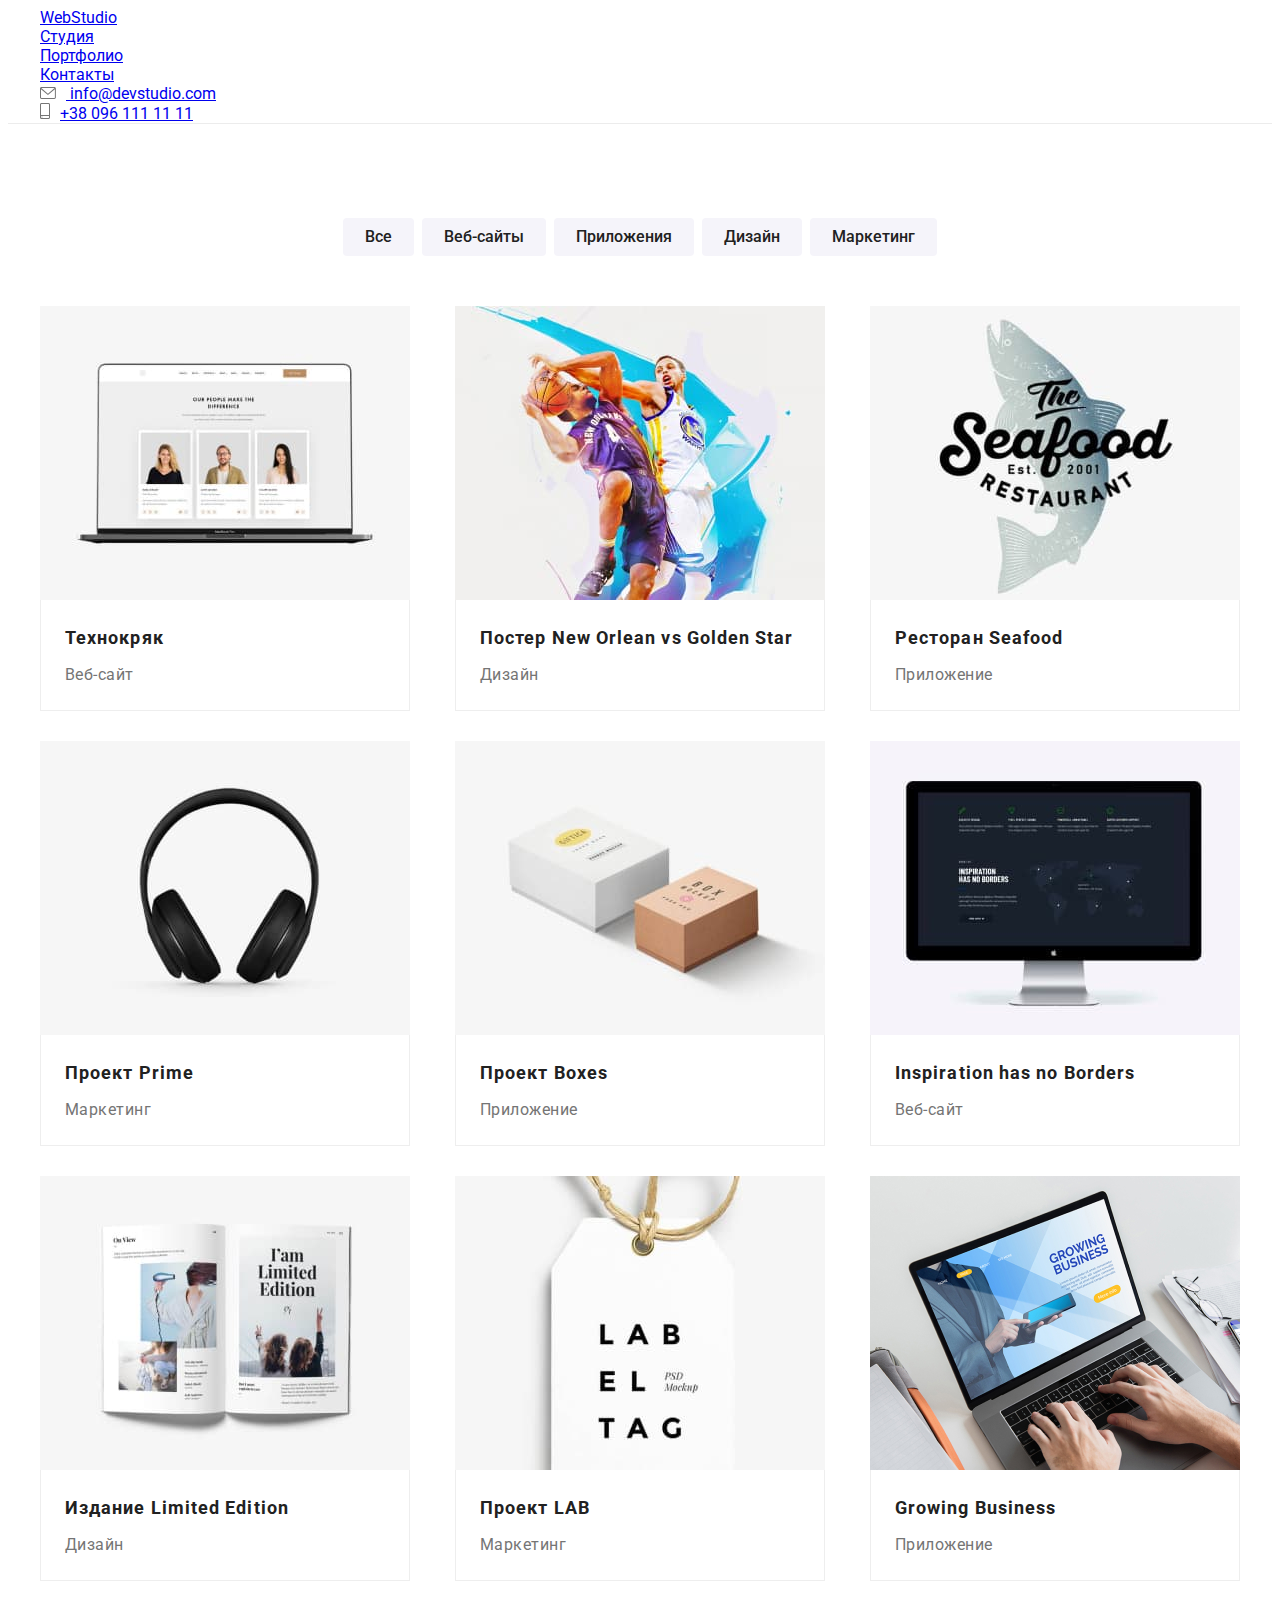
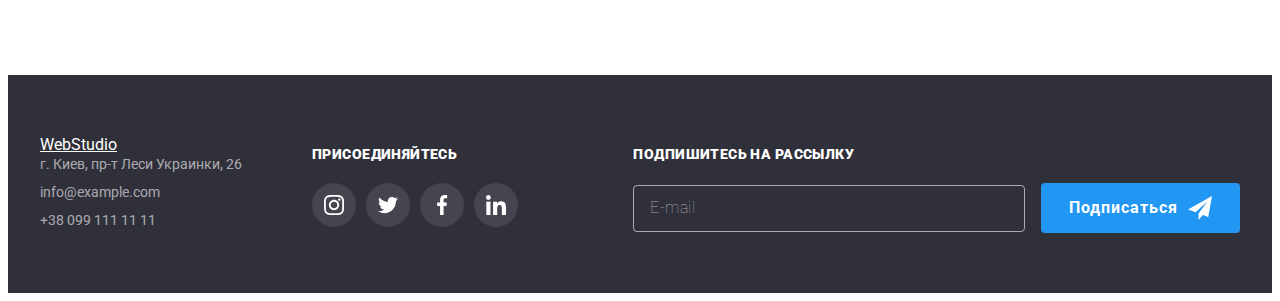
==== commit 87ee9ce5: "2" ====
--- a/portfolio.html
+++ b/portfolio.html
@@ -13,7 +13,6 @@
       referrerpolicy="no-referrer"
     />
     <link rel="stylesheet" href="./css/main.min.css" />
-    <!-- <link rel="stylesheet" href="./css/styles.css" /> -->
     <link rel="preconnect" href="https://fonts.googleapis.com" />
     <link rel="preconnect" href="https://fonts.gstatic.com" crossorigin />
     <link
@@ -24,7 +23,7 @@
   <body>
     <header>
       <!--Навигация-->
-      <div class="container all-nav border">
+      <div class="container all-nav">
         <nav class="all-nav">
           <a class="logo" href="./index.html"
             ><span class="logo-web">Web</span>Studio</a
--- a/css/main.min.css
+++ b/css/main.min.css
@@ -1 +1 @@
-:root{--bgcolor: #ffffff;--color-text: #212121;--hover-focus: #2196f3;--color-nav: #212121;--header-footer: #2f303a;--team-bg: rgb(245, 244, 250);--category-search: #757575;--cubik: cubic-bezier(0.4, 0, 0.2, 1);--bg-transparent: #ffffff99}body{font-family:roboto;color:var(--color-text);background-color:var(--bgcolor)}h1,h2,h3,p,ul{margin:0;padding:0}input,textarea{outline:none}img{display:block;max-width:100%;height:auto}.hide{position:absolute;width:1px;height:1px;margin:-1px;border:0;padding:0;white-space:nowrap;clip-path:inset(100%);clip:rect(0 0 0 0);overflow:hidden}.container{width:1200px;padding-left:15px;padding-right:15px;margin-right:auto;margin-left:auto}.head-style{text-align:center;margin-bottom:50px;font-size:36px;line-height:1.16}.list>p{font-size:16px;font-weight:400}.logo{display:flex;padding-top:24px;padding-bottom:25px;font-size:26px;font-family:raleway;text-decoration:none;color:var(--color-text)}.logo-web{display:flex;font-size:26px;font-family:raleway;color:var(--hover-focus)}.logo-footer{color:var(--bgcolor);padding-bottom:0;margin-bottom:20px;padding-top:0}.all-nav{display:flex;align-items:center}.head-border{border-bottom:1px solid #ececec}.nav-list{display:flex;margin-left:93px}.nav-link{display:flex;padding-top:32px;padding-bottom:32px;font-size:14px;font-weight:500;text-decoration:none;line-height:1.14;color:var(--color-nav);align-items:center;justify-content:center;transition-property:color;transition-duration:250ms;transition-timing-function:var(--cubik)}.nav-item{position:relative}.nav-after::after{content:"";position:absolute;left:0;bottom:0;width:100%;height:4px;background-color:var(--hover-focus);border-radius:2px;opacity:0;transition-property:opacity;transition-duration:250ms;transition-timing-function:var(--cubik)}.nav-after:hover::after,.nav-after:focus::after,.nav-after.active::after{opacity:1}.nav-list .nav-item+.nav-item{margin-left:50px}.nav-link:hover,.nav-link:focus{color:var(--hover-focus)}.active{color:var(--hover-focus)}.list{list-style:none}.color-g{color:var(--category-search)}.contact-icon{margin:0;padding:0;margin-right:10px;fill:var(--category-search);transition-property:fill;transition-duration:250ms;transition-timing-function:var(--cubik)}.nav-link:hover .contact-icon{fill:var(--hover-focus)}.back-color{padding-top:200px;padding-bottom:200px;background-color:#c4c4c4;max-width:1600px;margin-right:auto;margin-left:auto;background-image:linear-gradient(rgba(47, 48, 58, 0.4), rgba(47, 48, 58, 0.4)),url(../images/hero-img.jpg)}.hero{text-align:center;margin-bottom:30px;width:696px;margin-right:auto;margin-left:auto;font-size:44px;font-weight:900;text-transform:uppercase;line-height:1.36;color:var(--bgcolor)}.order-service{display:block;margin-left:auto;margin-right:auto;color:#fff;background-color:var(--hover-focus);border:none;border-radius:4px;font-size:16px;font-weight:700;padding:10px 32px;font-family:roboto;cursor:pointer;letter-spacing:.06em;line-height:1.87;transition-property:color,background-color;transition-duration:250ms;transition-timing-function:var(--cubik)}.order-service:hover,.order-service:focus{box-shadow:0px 4px 4px 0px rgba(0,0,0,.15)}.order-service:active{color:var(--color-text);background-color:#f5f4fa}.backdrop.is-hidden{opacity:0;pointer-events:none;transform:scale(1)}.backdrop{position:fixed;width:100vw;height:100vh;top:0;left:0;background-color:rgba(0,0,0,.2);z-index:1;opacity:1;pointer-events:all;transform:scale(1);transition:transform 250ms var(--cubik),opacity 250ms var(--cubik)}.modal{position:absolute;min-width:528px;height:581px;padding:40px;top:50%;left:50%;transform:translate(-50%, -50%) scale(1);background-color:#fff;box-shadow:0px 1px 3px rgba(0,0,0,.12),0px 1px 1px rgba(0,0,0,.14),0px 2px 1px rgba(0,0,0,.2);border-radius:4px;opacity:1;transition:transform 250ms var(--cubik)}.backdrop.is-hidden .modal{transform:translate(-50%, -100%) scale(0.3)}.modal-close{position:fixed;top:8px;right:8px;display:flex;width:30px;height:30px;justify-content:center;align-items:center;background-color:var(--bgcolor);border:1px solid rgba(0,0,0,.1);border-radius:50%;cursor:pointer;transition:fill 250ms var(--cubik)}.modal-close:hover,.modal-close:focus,.modal-close:active{fill:var(--hover-focus)}.form-modal{display:block;width:448px}.form-title{display:block;font-size:20px;line-height:1.15;text-align:center;letter-spacing:.03em;margin-bottom:12px}.client-info{display:flex;flex-direction:column;height:58px;margin-bottom:10px;font-size:12px;font-weight:400;line-height:1.16;letter-spacing:.01em;color:var(--category-search)}.client-info.client-coment{height:138px;margin-bottom:20px}.client-data{display:inline-block;padding-left:42px;padding-top:11px;padding-bottom:11px;width:100%;background-color:rgba(0,0,0,0);border:1px solid rgba(33,33,33,.2);border-radius:4px;font-size:14px;letter-spacing:.01em;cursor:pointer;transition-property:border-color;transition-duration:250ms;transition-timing-function:var(--cubik)}.client-data:hover,.client-data:focus,.feedback:hover,.feedback:focus{border-color:var(--hover-focus)}.client-data:hover+.data-icon,.client-data:focus+.data-icon{fill:var(--hover-focus)}.form-data{position:relative;padding-bottom:10px}.icon-holder{position:relative;margin-top:4px;cursor:pointer}.data-icon{position:absolute;top:50%;left:5%;transform:translate(-50%, -40%);transition-property:fill;transition-duration:250ms;transition-timing-function:var(--cubik)}.feedback{padding:12px 16px;height:120px;resize:none;font-size:16px;transition-property:border-color;transition-duration:250ms;transition-timing-function:var(--cubik)}.feedback::placeholder{color:rgba(117,117,117,.5)}.agree{display:flex;justify-content:center;align-items:center;margin-bottom:30px;margin-right:auto;margin-left:auto;font-size:14px;line-height:1.71;letter-spacing:.03em;color:var(--category-search)}.icon-check{display:flex;justify-content:center;align-items:center;margin-right:7px;width:16px;height:15px;background-color:rgba(0,0,0,0);border:2px solid var(--color-text);border-radius:2px;fill:var(--bgcolor)}.agree-check:checked+.icon-check{background-color:var(--hover-focus);background-origin:border-box;border-color:var(--hover-focus);fill:var(--bgcolor)}.dogovor{display:inline-block;margin-left:4px;color:var(--hover-focus);text-decoration:underline}.form-submit{display:block;margin-left:auto;margin-right:auto;background-color:var(--hover-focus);border:1px solid var(--hover-focus);border-radius:4px;padding:15px 59px;color:var(--bgcolor);box-shadow:0px 4px 4px rgba(0,0,0,.15);transition-property:background-color,box-shadow;transition-duration:250ms;transition-timing-function:var(--cubik)}.form-submit:active{background-color:#188ce8;box-shadow:0px 4px 4px rgba(0,0,0,.15)}.agree-check{margin-right:7px}.diff-company{display:flex}.diff-company .hero-item+.hero-item{margin-left:30px}.diff{padding-top:94px;padding-bottom:94px}.diff-icon{display:inline-flex;width:270px;height:120px;background-color:var(--team-bg);border-radius:4px;margin-bottom:30px;justify-content:center;align-items:center}.hero-list{margin-bottom:10px;font-size:14px;font-weight:700;line-height:1.14;text-transform:uppercase}.hero-text{font-size:14px;font-weight:400;line-height:1.71}.works{padding-bottom:94px}.works-list{display:flex;justify-content:space-between}.work-pic{position:relative}.text-bottom{position:absolute;display:inline-flex;width:100%;height:70px;left:0;bottom:0;background-color:rgba(47,48,58,.8);justify-content:center;align-items:center}.text-b{display:inline-flex;text-transform:uppercase;font-size:14px;font-weight:700;line-height:1.14;letter-spacing:.03em;color:var(--bgcolor)}.team-list{display:flex;justify-content:space-between}.team-item{padding-bottom:30px;background-color:#fff;border:rgba(0,0,0,0);border-radius:0px 0px 4px 4px;box-shadow:0px 1px 3px rgba(0,0,0,.12),0px 1px 1px rgba(0,0,0,.14),0px 2px 1px rgba(0,0,0,.2)}.team-item+.team-item{margin-left:30px}.team{margin-bottom:10px;text-align:center;padding-top:30px;font-size:16px;font-weight:500;line-height:1.18}.team-fs{text-align:center;margin-bottom:16px;font-size:16px;font-weight:400;line-height:1.18}.team-bg{max-width:1600px;margin-right:auto;margin-left:auto;background-color:var(--team-bg);padding-top:94px;padding-bottom:94px}.soc-list{display:flex;margin-left:auto;margin-right:auto;justify-content:center;align-items:center;list-style:none}.soc-link{display:flex;margin-left:auto;margin-right:auto;justify-content:center;align-items:center;width:44px;height:44px;background-color:#fff;border-radius:50%;color:#fff;transition-property:background-color;transition-duration:250ms;transition-timing-function:var(--cubik)}.soc-item{display:flex;justify-content:center;align-items:center;margin-left:10px}.soc-item:first-child{margin-left:0}.soc-link:hover,.soc-link:focus{background-color:var(--hover-focus)}.soc-icon{fill:#afb1b8;transition-property:fill;transition-duration:250ms;transition-timing-function:var(--cubik)}.soc-link:hover .soc-icon,.soc-link:focus .soc-icon{fill:currentColor}.footer-color{background-color:var(--header-footer);padding-top:60px;padding-bottom:60px}.contact{margin-left:auto}.address .add-list+.add-list{margin-top:9px}.adr-list{color:rgba(255,255,255,.6);text-decoration:none;font-style:normal;font-size:14px;font-weight:400;transition-property:color;transition-duration:250ms;transition-timing-function:var(--cubik)}.adr-list:hover,.adr-list:focus{color:var(--hover-focus)}.client{max-width:1600px;margin-right:auto;margin-left:auto;padding-top:94px;padding-bottom:94px}.client-list{display:flex;list-style:none}.card-client{display:flex;justify-content:center;align-items:center;width:170px;height:92px;border:1px solid #afb1b8;border-radius:4px}.client-item{margin-left:30px}.client-item:first-child{margin-left:0}.client-link{display:flex;justify-content:center;align-items:center;width:170px;height:92px;border:1px solid #afb1b8;border-radius:4px;fill:#afb1b8;transition-property:border-color;transition-duration:250ms;transition-timing-function:var(--cubik)}.client-link:hover,.client-link:focus{border-color:var(--hover-focus);cursor:pointer}.client-pic{fill:inherit;transition-property:fill;transition-duration:250ms;transition-timing-function:var(--cubik)}.client-link:hover .client-pic,.client-link:focus .client-pic{fill:var(--hover-focus)}.comunity{display:flex}.comunity-add{margin-left:70px}.comunity-list{display:flex}.soc-link.comunity-link{background-color:rgba(255,255,255,.102)}.soc-link.comunity-link:hover,.soc-link.comunity-link:focus{background-color:var(--hover-focus);cursor:pointer}.soc-comunity-footer{fill:var(--bgcolor)}.add{color:var(--bgcolor);font-size:14px;font-weight:700;line-height:1.14;letter-spacing:.03em;text-transform:uppercase;padding-top:12px;margin-bottom:20px}.add{color:var(--bgcolor);font-size:14px;font-weight:700;line-height:1.14;letter-spacing:.03em;text-transform:uppercase;padding-top:12px;margin-bottom:20px}.subscribe{margin-left:auto}.sub-input{color:var(--bgcolor);background-color:rgba(0,0,0,0);border:1px solid rgba(255,255,255,.6);border-radius:4px;width:358px;margin-right:12px;padding:15px 16px}.sub-input:hover,.sub-input:focus{border-color:var(--hover-focus)}.sub-input::placeholder{color:var(--bg-transparent);font-weight:400;font-size:16px;font-weight:1.25;letter-spacing:.03em;font-family:roboto}.sub-input:checked{border-color:var(--hover-focus)}.sub-btn{display:inline-flex;justify-content:center;align-items:center;color:var(--bgcolor);background-color:var(--hover-focus);border:none;border-radius:4px;font-size:16px;font-weight:700;padding:10px 28px;font-family:roboto;cursor:pointer;letter-spacing:.06em;line-height:1.87;fill:var(--bgcolor);transition-property:color,background-color,fill;transition-duration:250ms;transition-timing-function:var(--cubik)}.sub-icon{margin-left:10px;fill:inherit}.sub-btn:hover,.sub-btn:focus{box-shadow:0px 4px 4px 0px rgba(0,0,0,.15)}.sub-btn:active{color:var(--color-text);background-color:#f5f4fa;fill:var(--color-text)}.filter-btn button{color:#212121;padding:6px 22px;font-size:16px;font-weight:500;background-color:#f5f4fa;border:none;border-radius:4px;font-family:roboto;cursor:pointer;line-height:1.625}.filter-btn{display:flex;justify-content:center;margin-bottom:50px;list-style:none}.filter-btn .btn-variant+.btn-variant{margin-left:8px}.btn{transition-property:color,background-color,box-shadow;transition-duration:250ms;transition-timing-function:var(--cubik)}.btn:hover,.btn:focus{color:var(--bgcolor);background-color:var(--hover-focus);box-shadow:0px 2px 2px 0px rgba(0,0,0,.1215686275),0px 1px 2px 0px rgba(0,0,0,.0784313725),0px 3px 1px 0px rgba(0,0,0,.1019607843)}.btn:active{box-shadow:0px 1px 2px 0px rgba(0,0,0,.08)}.port{padding-top:94px;padding-bottom:94px;border-top:1px solid #ececec}.examples{display:flex;flex-wrap:wrap;justify-content:space-between}.list .poster-name{font-size:18px;font-weight:700}.ex-card{padding:20px 24px;border:1px solid #eee;border-top:none}.card{margin-bottom:30px}.card:nth-last-child(-n+3){margin-bottom:0}.examples-link{display:block;text-decoration:none;transition-property:box-shadow;transition-duration:250ms;transition-timing-function:var(--cubik)}.examples-link:hover,.examples-link:focus{cursor:pointer;box-shadow:0px 1px 1px rgba(0,0,0,.12),0px 4px 4px rgba(0,0,0,.06),1px 4px 6px rgba(0,0,0,.16)}.overlay{position:relative;overflow:hidden}.overlay-text{position:absolute;display:flex;left:0;bottom:0;max-width:370px;height:100%;justify-content:center;align-items:center;padding:63px 24px;background-color:rgba(33,150,243,.898);color:var(--bgcolor);font-size:18px;font-weight:400;line-height:1.55;letter-spacing:.03em;transform:translateY(100%);opacity:0;transition-property:transform;transition-duration:250ms;transition-timing-function:var(--cubik)}.examples-link:hover .overlay-text,.examples-link:focus .overlay-text{transform:translateY(0);opacity:1}.name-cards{margin-bottom:4px;font-size:18px;font-weight:700;line-height:2;color:var(--color-text);letter-spacing:.06em}.category{font-size:16px;font-weight:400;line-height:1.87;color:var(--category-search);letter-spacing:.03em}/*# sourceMappingURL=main.min.css.map */+:root{--bgcolor: #ffffff;--color-text: #212121;--hover-focus: #2196f3;--color-nav: #212121;--header-footer: #2f303a;--team-bg: rgb(245, 244, 250);--category-search: #757575;--cubik: cubic-bezier(0.4, 0, 0.2, 1);--bg-transparent: #ffffff99}body{font-family:roboto;color:var(--color-text);background-color:var(--bgcolor)}h1,h2,h3,p,ul{margin:0;padding:0}input,textarea{outline:none}img{display:block;max-width:100%;height:auto}.list{list-style:none}.hide{position:absolute;width:1px;height:1px;margin:-1px;border:0;padding:0;white-space:nowrap;clip-path:inset(100%);clip:rect(0 0 0 0);overflow:hidden}.container{width:1200px;padding-left:15px;padding-right:15px;margin-right:auto;margin-left:auto}.head-style{text-align:center;margin-bottom:50px;font-size:36px;line-height:1.16}.list>p{font-size:16px;font-weight:400}.head-logo{display:flex;padding-top:24px;padding-bottom:25px;font-size:26px;font-family:raleway;text-decoration:none;color:var(--color-text)}.head-logo__part--blue{display:flex;font-size:26px;font-family:raleway;color:var(--hover-focus)}.logo-footer{color:var(--bgcolor);padding-bottom:0;margin-bottom:20px;padding-top:0}.head-border{border-bottom:1px solid #ececec}.head-nav{display:flex;align-items:center}.head-nav .head-border{border-bottom:1px solid #ececec}.head-nav__list{display:flex;margin-left:93px}.head-nav__link{display:flex;padding-top:32px;padding-bottom:32px;font-size:14px;font-weight:500;text-decoration:none;line-height:1.14;color:var(--color-nav);align-items:center;justify-content:center;transition-property:color;transition-duration:250ms;transition-timing-function:var(--cubik)}.head-nav__item{position:relative}.head-nav__after::after{content:"";position:absolute;left:0;bottom:0;width:100%;height:4px;background-color:var(--hover-focus);border-radius:2px;opacity:0;transition-property:opacity;transition-duration:250ms;transition-timing-function:var(--cubik)}.head-nav__after:hover::after,.head-nav__after:focus::after,.head-nav__after.active::after{opacity:1}.head-nav__list .head-nav__item+.head-nav__item{margin-left:50px}.head-nav__link:hover,.head-nav__link:focus{color:var(--hover-focus)}.head-nav__link--active{color:var(--hover-focus)}.head-nav__link--grey{color:var(--category-search)}.contact{margin-left:auto}.contact-icon{margin:0;padding:0;margin-right:10px;fill:var(--category-search);transition-property:fill;transition-duration:250ms;transition-timing-function:var(--cubik)}.head-nav__link:hover .contact-icon{fill:var(--hover-focus)}.back-color{padding-top:200px;padding-bottom:200px;background-color:#c4c4c4;max-width:1600px;margin-right:auto;margin-left:auto;background-image:linear-gradient(rgba(47, 48, 58, 0.4), rgba(47, 48, 58, 0.4)),url(../images/hero-img.jpg)}.hero-title{text-align:center;margin-bottom:30px;width:696px;margin-right:auto;margin-left:auto;font-size:44px;font-weight:900;text-transform:uppercase;line-height:1.36;color:var(--bgcolor)}.order-service{display:block;margin-left:auto;margin-right:auto;color:#fff;background-color:var(--hover-focus);border:none;border-radius:4px;font-size:16px;font-weight:700;padding:10px 32px;font-family:roboto;cursor:pointer;letter-spacing:.06em;line-height:1.87;transition-property:color,background-color;transition-duration:250ms;transition-timing-function:var(--cubik)}.order-service:hover,.order-service:focus{box-shadow:0px 4px 4px 0px rgba(0,0,0,.15)}.order-service:active{color:var(--color-text);background-color:#f5f4fa}.backdrop{position:fixed;width:100vw;height:100vh;top:0;left:0;background-color:rgba(0,0,0,.2);z-index:1;opacity:1;pointer-events:all;transform:scale(1);transition:transform 250ms var(--cubik),opacity 250ms var(--cubik)}.backdrop.is-hidden{opacity:0;pointer-events:none;transform:scale(1)}.modal{position:absolute;min-width:528px;height:581px;padding:40px;top:50%;left:50%;transform:translate(-50%, -50%) scale(1);background-color:#fff;box-shadow:0px 1px 3px rgba(0,0,0,.12),0px 1px 1px rgba(0,0,0,.14),0px 2px 1px rgba(0,0,0,.2);border-radius:4px;opacity:1;transition:transform 250ms var(--cubik)}.backdrop.is-hidden .modal{transform:translate(-50%, -100%) scale(0.3)}.modal-close{position:fixed;top:8px;right:8px;display:flex;width:30px;height:30px;justify-content:center;align-items:center;background-color:var(--bgcolor);border:1px solid rgba(0,0,0,.1);border-radius:50%;cursor:pointer;transition:fill 250ms var(--cubik)}.modal-close:hover,.modal-close:focus,.modal-close:active{fill:var(--hover-focus)}.form-modal{display:block;width:448px}.form-modal__title{display:block;font-size:20px;line-height:1.15;text-align:center;letter-spacing:.03em;margin-bottom:12px}.form-modal__label{display:flex;flex-direction:column;height:58px;margin-bottom:10px;font-size:12px;font-weight:400;line-height:1.16;letter-spacing:.01em;color:var(--category-search)}.form-modal__label.client-coment{height:138px;margin-bottom:20px}.form-modal__input{display:inline-block;padding-left:42px;padding-top:11px;padding-bottom:11px;width:100%;background-color:rgba(0,0,0,0);border:1px solid rgba(33,33,33,.2);border-radius:4px;font-size:14px;letter-spacing:.01em;cursor:pointer;transition-property:border-color;transition-duration:250ms;transition-timing-function:var(--cubik)}.form-modal__agree{display:flex;justify-content:center;align-items:center;margin-bottom:30px;margin-right:auto;margin-left:auto;font-size:14px;line-height:1.71;letter-spacing:.03em;color:var(--category-search)}.form-modal__input:hover,.form-modal__input:focus{border-color:var(--hover-focus)}.form-modal__input:hover__agree--check,.form-modal__input:focus__agree--check{margin-right:7px}.form-modal__icon{position:absolute;top:50%;left:5%;transform:translate(-50%, -40%);transition-property:fill;transition-duration:250ms;transition-timing-function:var(--cubik)}.form-modal__input:hover+.form-modal__icon,.form-modal__input:focus+.form-modal__icon{fill:var(--hover-focus)}.icon-holder{position:relative;margin-top:4px;cursor:pointer}.feedback{padding:12px 16px;height:120px;resize:none;font-size:16px;transition-property:border-color;transition-duration:250ms;transition-timing-function:var(--cubik)}.feedback::placeholder{color:rgba(117,117,117,.5)}.feedback:hover,.feedback:focus{border-color:var(--hover-focus)}.feedback__contract{display:inline-block;margin-left:4px;color:var(--hover-focus);text-decoration:underline}.icon-check{display:flex;justify-content:center;align-items:center;margin-right:7px;width:16px;height:15px;background-color:rgba(0,0,0,0);border:2px solid var(--color-text);border-radius:2px;fill:var(--bgcolor)}.form-modal__agree--check:checked+.icon-check{background-color:var(--hover-focus);background-origin:border-box;border-color:var(--hover-focus);fill:var(--bgcolor)}.form-submit{display:block;margin-left:auto;margin-right:auto;background-color:var(--hover-focus);border:1px solid var(--hover-focus);border-radius:4px;padding:15px 59px;color:var(--bgcolor);box-shadow:0px 4px 4px rgba(0,0,0,.15);transition-property:background-color,box-shadow;transition-duration:250ms;transition-timing-function:var(--cubik)}.form-submit:active{background-color:#188ce8;box-shadow:0px 4px 4px rgba(0,0,0,.15)}.diff-company{display:flex}.diff-company .hero-item+.hero-item{margin-left:30px}.diff{padding-top:94px;padding-bottom:94px}.diff-icon{display:inline-flex;width:270px;height:120px;background-color:var(--team-bg);border-radius:4px;margin-bottom:30px;justify-content:center;align-items:center}.hero-list{margin-bottom:10px;font-size:14px;font-weight:700;line-height:1.14;text-transform:uppercase}.hero-text{font-size:14px;font-weight:400;line-height:1.71}.works{padding-bottom:94px}.works-list{display:flex;justify-content:space-between}.work-pic{position:relative}.text-bottom{position:absolute;display:inline-flex;width:100%;height:70px;left:0;bottom:0;background-color:rgba(47,48,58,.8);justify-content:center;align-items:center}.text-b{display:inline-flex;text-transform:uppercase;font-size:14px;font-weight:700;line-height:1.14;letter-spacing:.03em;color:var(--bgcolor)}.team-list{display:flex;justify-content:space-between}.team-item{padding-bottom:30px;background-color:#fff;border:rgba(0,0,0,0);border-radius:0px 0px 4px 4px;box-shadow:0px 1px 3px rgba(0,0,0,.12),0px 1px 1px rgba(0,0,0,.14),0px 2px 1px rgba(0,0,0,.2)}.team-item+.team-item{margin-left:30px}.team{margin-bottom:10px;text-align:center;padding-top:30px;font-size:16px;font-weight:500;line-height:1.18}.team-fs{text-align:center;margin-bottom:16px;font-size:16px;font-weight:400;line-height:1.18}.team-bg{max-width:1600px;margin-right:auto;margin-left:auto;background-color:var(--team-bg);padding-top:94px;padding-bottom:94px}.soc-list{display:flex;margin-left:auto;margin-right:auto;justify-content:center;align-items:center;list-style:none}.soc-link{display:flex;margin-left:auto;margin-right:auto;justify-content:center;align-items:center;width:44px;height:44px;background-color:#fff;border-radius:50%;color:#fff;transition-property:background-color;transition-duration:250ms;transition-timing-function:var(--cubik)}.soc-item{display:flex;justify-content:center;align-items:center;margin-left:10px}.soc-item:first-child{margin-left:0}.soc-link:hover,.soc-link:focus{background-color:var(--hover-focus)}.soc-icon{fill:#afb1b8;transition-property:fill;transition-duration:250ms;transition-timing-function:var(--cubik)}.soc-link:hover .soc-icon,.soc-link:focus .soc-icon{fill:currentColor}.footer-color{background-color:var(--header-footer);padding-top:60px;padding-bottom:60px}.address .add-list+.add-list{margin-top:9px}.adr-list{color:rgba(255,255,255,.6);text-decoration:none;font-style:normal;font-size:14px;font-weight:400;transition-property:color;transition-duration:250ms;transition-timing-function:var(--cubik)}.adr-list:hover,.adr-list:focus{color:var(--hover-focus)}.client{max-width:1600px;margin-right:auto;margin-left:auto;padding-top:94px;padding-bottom:94px}.client-list{display:flex;list-style:none}.card-client{display:flex;justify-content:center;align-items:center;width:170px;height:92px;border:1px solid #afb1b8;border-radius:4px}.client-item{margin-left:30px}.client-item:first-child{margin-left:0}.client-link{display:flex;justify-content:center;align-items:center;width:170px;height:92px;border:1px solid #afb1b8;border-radius:4px;fill:#afb1b8;transition-property:border-color;transition-duration:250ms;transition-timing-function:var(--cubik)}.client-link:hover,.client-link:focus{border-color:var(--hover-focus);cursor:pointer}.client-pic{fill:inherit;transition-property:fill;transition-duration:250ms;transition-timing-function:var(--cubik)}.client-link:hover .client-pic,.client-link:focus .client-pic{fill:var(--hover-focus)}.comunity{display:flex}.comunity-add{margin-left:70px}.comunity-list{display:flex}.soc-link.comunity-link{background-color:rgba(255,255,255,.102)}.soc-link.comunity-link:hover,.soc-link.comunity-link:focus{background-color:var(--hover-focus);cursor:pointer}.soc-comunity-footer{fill:var(--bgcolor)}.add{color:var(--bgcolor);font-size:14px;font-weight:700;line-height:1.14;letter-spacing:.03em;text-transform:uppercase;padding-top:12px;margin-bottom:20px}.add{color:var(--bgcolor);font-size:14px;font-weight:700;line-height:1.14;letter-spacing:.03em;text-transform:uppercase;padding-top:12px;margin-bottom:20px}.subscribe{margin-left:auto}.sub-input{color:var(--bgcolor);background-color:rgba(0,0,0,0);border:1px solid rgba(255,255,255,.6);border-radius:4px;width:358px;margin-right:12px;padding:15px 16px}.sub-input:hover,.sub-input:focus{border-color:var(--hover-focus)}.sub-input::placeholder{color:var(--bg-transparent);font-weight:400;font-size:16px;font-weight:1.25;letter-spacing:.03em;font-family:roboto}.sub-input:checked{border-color:var(--hover-focus)}.sub-btn{display:inline-flex;justify-content:center;align-items:center;color:var(--bgcolor);background-color:var(--hover-focus);border:none;border-radius:4px;font-size:16px;font-weight:700;padding:10px 28px;font-family:roboto;cursor:pointer;letter-spacing:.06em;line-height:1.87;fill:var(--bgcolor);transition-property:color,background-color,fill;transition-duration:250ms;transition-timing-function:var(--cubik)}.sub-icon{margin-left:10px;fill:inherit}.sub-btn:hover,.sub-btn:focus{box-shadow:0px 4px 4px 0px rgba(0,0,0,.15)}.sub-btn:active{color:var(--color-text);background-color:#f5f4fa;fill:var(--color-text)}.filter-btn button{color:#212121;padding:6px 22px;font-size:16px;font-weight:500;background-color:#f5f4fa;border:none;border-radius:4px;font-family:roboto;cursor:pointer;line-height:1.625}.filter-btn{display:flex;justify-content:center;margin-bottom:50px;list-style:none}.filter-btn .btn-variant+.btn-variant{margin-left:8px}.btn{transition-property:color,background-color,box-shadow;transition-duration:250ms;transition-timing-function:var(--cubik)}.btn:hover,.btn:focus{color:var(--bgcolor);background-color:var(--hover-focus);box-shadow:0px 2px 2px 0px rgba(0,0,0,.1215686275),0px 1px 2px 0px rgba(0,0,0,.0784313725),0px 3px 1px 0px rgba(0,0,0,.1019607843)}.btn:active{box-shadow:0px 1px 2px 0px rgba(0,0,0,.08)}.port{padding-top:94px;padding-bottom:94px;border-top:1px solid #ececec}.examples{display:flex;flex-wrap:wrap;justify-content:space-between}.list .poster-name{font-size:18px;font-weight:700}.ex-card{padding:20px 24px;border:1px solid #eee;border-top:none}.card{margin-bottom:30px}.card:nth-last-child(-n+3){margin-bottom:0}.examples-link{display:block;text-decoration:none;transition-property:box-shadow;transition-duration:250ms;transition-timing-function:var(--cubik)}.examples-link:hover,.examples-link:focus{cursor:pointer;box-shadow:0px 1px 1px rgba(0,0,0,.12),0px 4px 4px rgba(0,0,0,.06),1px 4px 6px rgba(0,0,0,.16)}.overlay{position:relative;overflow:hidden}.overlay-text{position:absolute;display:flex;left:0;bottom:0;max-width:370px;height:100%;justify-content:center;align-items:center;padding:63px 24px;background-color:rgba(33,150,243,.898);color:var(--bgcolor);font-size:18px;font-weight:400;line-height:1.55;letter-spacing:.03em;transform:translateY(100%);opacity:0;transition-property:transform;transition-duration:250ms;transition-timing-function:var(--cubik)}.examples-link:hover .overlay-text,.examples-link:focus .overlay-text{transform:translateY(0);opacity:1}.name-cards{margin-bottom:4px;font-size:18px;font-weight:700;line-height:2;color:var(--color-text);letter-spacing:.06em}.category{font-size:16px;font-weight:400;line-height:1.87;color:var(--category-search);letter-spacing:.03em}/*# sourceMappingURL=main.min.css.map */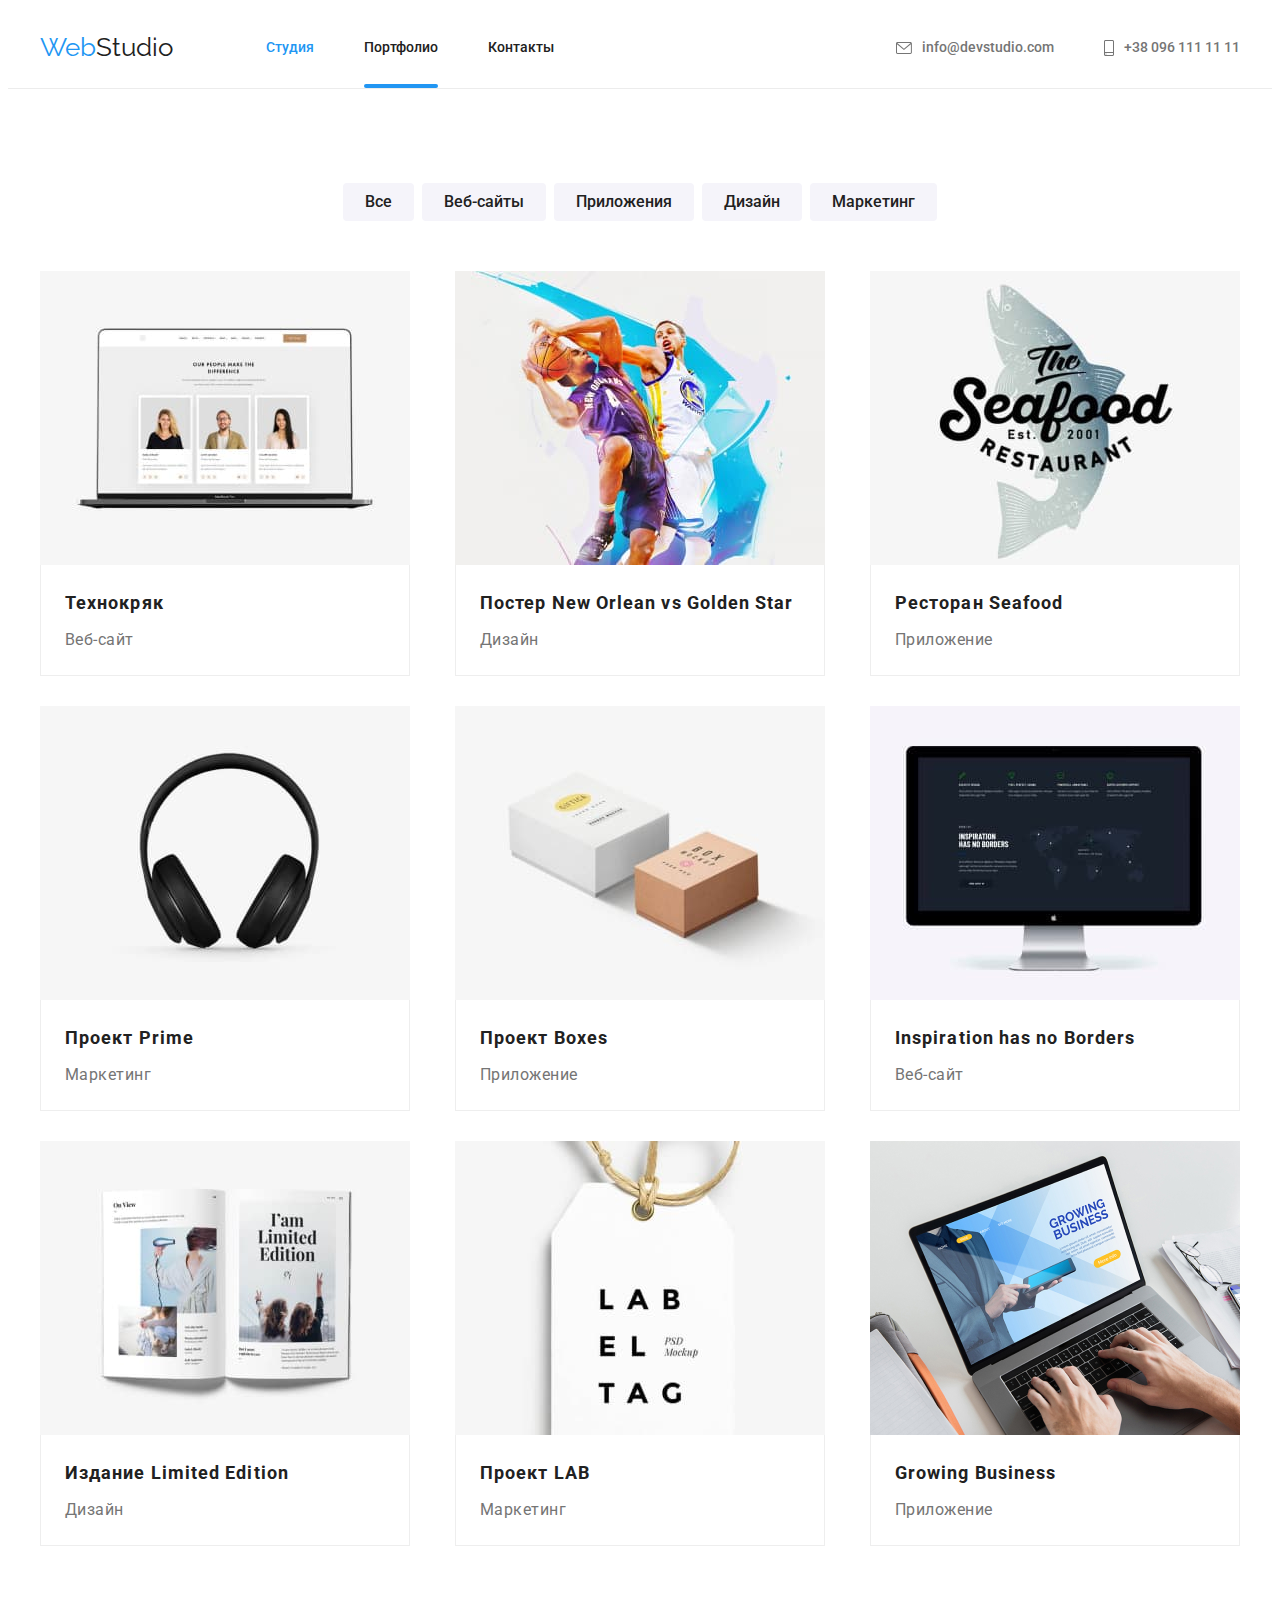
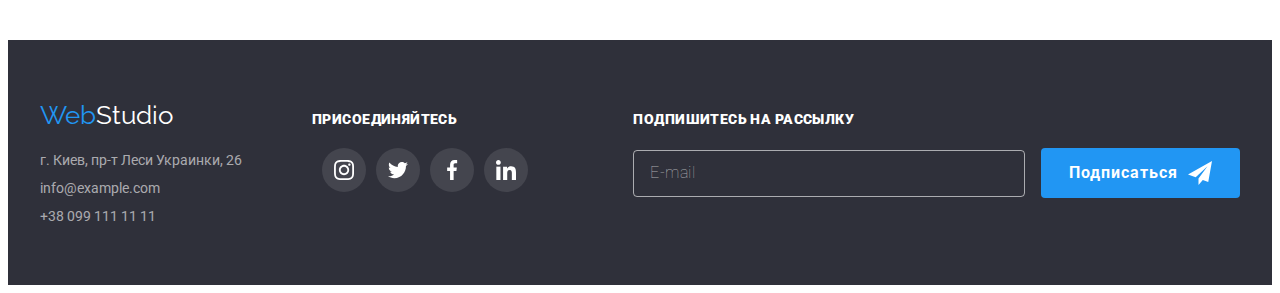
==== commit c57bebb4: "hw-7 ver.1" ====
--- a/portfolio.html
+++ b/portfolio.html
@@ -23,44 +23,55 @@
   <body>
     <header>
       <!--Навигация-->
-      <div class="container all-nav">
-        <nav class="all-nav">
-          <a class="logo" href="./index.html"
-            ><span class="logo-web">Web</span>Studio</a
+      <div class="container head-nav">
+        <nav class="head-nav">
+          <a class="head-logo" href="./index.html"
+            ><span class="head-logo__part--blue">Web</span>Studio</a
           >
-          <ul class="list nav-list">
-            <li class="nav-item">
-              <a class="nav-link nav-after" href="./index.html">Студия</a>
+          <ul class="list head-nav__list">
+            <li class="head-nav__item">
+              <a
+                class="head-nav__link head-nav__link--active head-nav__after"
+                href="./index.html"
+                >Студия</a
+              >
             </li>
 
-            <li class="nav-item">
-              <a class="nav-link nav-after active" href="./portfolio.html"
+            <li class="head-nav__item">
+              <a
+                class="head-nav__link head-nav__after active"
+                href="./portfolio.html"
                 >Портфолио</a
               >
             </li>
-            <li class="nav-item">
-              <a class="nav-link nav-after" href="#contacts">Контакты</a>
+            <li class="head-nav__item">
+              <a class="head-nav__link head-nav__after" href="#contacts"
+                >Контакты</a
+              >
             </li>
           </ul>
         </nav>
 
         <!--Контакты-->
-        <ul class="list nav-list contact">
-          <li class="nav-item">
-            <a class="nav-link color-g" href="mailto:info@devstudio.com:">
+        <ul class="list head-nav__list contact">
+          <li class="head-nav__item">
+            <a
+              class="head-nav__link head-nav__link--grey"
+              href="mailto:info@devstudio.com:"
+            >
               <svg class="contact-icon" width="16" height="12">
-                <use class="icon" href="./images/icons.svg#icon-mail"></use>
+                <use href="./images/icons.svg#icon-mail"></use>
               </svg>
               info@devstudio.com</a
             >
           </li>
-          <li class="nav-item">
-            <a class="nav-link color-g" href="tel:+380961111111">
+          <li class="head-nav__item">
+            <a
+              class="head-nav__link head-nav__link--grey"
+              href="tel:+380961111111"
+            >
               <svg class="contact-icon" width="10" height="16">
-                <use
-                  class="icon"
-                  href="./images/icons.svg#icon-smartphone"
-                ></use></svg
+                <use href="./images/icons.svg#icon-smartphone"></use></svg
               >+38 096 111 11 11</a
             >
           </li>
@@ -72,29 +83,29 @@
       <section class="port">
         <div class="container">
           <!--Кнопки фильтров-->
-          <ul class="filter-btn">
-            <li class="btn-variant">
-              <button class="btn" type="button">Все</button>
-            </li>
-            <li class="btn-variant">
-              <button class="btn" type="button">Веб-сайты</button>
-            </li>
-            <li class="btn-variant">
-              <button class="btn" type="button">Приложения</button>
-            </li>
-            <li class="btn-variant">
-              <button class="btn" type="button">Дизайн</button>
-            </li>
-            <li class="btn-variant">
-              <button class="btn" type="button">Маркетинг</button>
+          <ul class="filter">
+            <li class="filter__variant">
+              <button class="filter__btn" type="button">Все</button>
+            </li>
+            <li class="filter__variant">
+              <button class="filter__btn" type="button">Веб-сайты</button>
+            </li>
+            <li class="filter__variant">
+              <button class="filter__btn" type="button">Приложения</button>
+            </li>
+            <li class="filter__variant">
+              <button class="filter__btn" type="button">Дизайн</button>
+            </li>
+            <li class="filter__variant">
+              <button class="filter__btn" type="button">Маркетинг</button>
             </li>
           </ul>
           <!--Секция выполненных работ-->
 
           <h1 class="hide">Примеры наших работ</h1>
           <ul class="list examples">
-            <li class="card">
-              <a class="examples-link" href="">
+            <li class="examples__item">
+              <a class="examples__link" href="">
                 <div class="overlay">
                   <img
                     class=""
@@ -103,7 +114,7 @@
                     width="370"
                     height="294"
                   />
-                  <div class="overlay-text">
+                  <div class="overlay__text">
                     <p>
                       Ресурс предлагает комплексные предложения с разным уровнем
                       функционала и сервисов. Все это позволит посетителю
@@ -113,14 +124,14 @@
                   </div>
                 </div>
 
-                <div class="ex-card">
+                <div class="examples__description">
                   <p class="name-cards">Технокряк</p>
                   <p class="category">Веб-сайт</p>
                 </div></a
               >
             </li>
-            <li class="card">
-              <a class="examples-link" href="">
+            <li class="examples__item">
+              <a class="examples__link" href="">
                 <div class="overlay">
                   <img
                     class=""
@@ -129,23 +140,23 @@
                     width="370"
                     height="294"
                   />
-                  <div class="overlay-text">
-                    <p>
-                      Ресурс предлагает комплексные предложения с разным уровнем
-                      функционала и сервисов. Все это позволит посетителю
-                      получить исчерпывающие сведения о компании или частном
-                      лице.
-                    </p>
-                  </div>
-                </div>
-                <div class="ex-card">
+                  <div class="overlay__text">
+                    <p>
+                      Ресурс предлагает комплексные предложения с разным уровнем
+                      функционала и сервисов. Все это позволит посетителю
+                      получить исчерпывающие сведения о компании или частном
+                      лице.
+                    </p>
+                  </div>
+                </div>
+                <div class="examples__description">
                   <p class="name-cards">Постер New Orlean vs Golden Star</p>
                   <p class="category">Дизайн</p>
                 </div></a
               >
             </li>
-            <li class="card">
-              <a class="examples-link" href="">
+            <li class="examples__item">
+              <a class="examples__link" href="">
                 <div class="overlay">
                   <img
                     class=""
@@ -154,23 +165,23 @@
                     width="370"
                     height="294"
                   />
-                  <div class="overlay-text">
-                    <p>
-                      Ресурс предлагает комплексные предложения с разным уровнем
-                      функционала и сервисов. Все это позволит посетителю
-                      получить исчерпывающие сведения о компании или частном
-                      лице.
-                    </p>
-                  </div>
-                </div>
-                <div class="ex-card">
+                  <div class="overlay__text">
+                    <p>
+                      Ресурс предлагает комплексные предложения с разным уровнем
+                      функционала и сервисов. Все это позволит посетителю
+                      получить исчерпывающие сведения о компании или частном
+                      лице.
+                    </p>
+                  </div>
+                </div>
+                <div class="examples__description">
                   <p class="name-cards">Ресторан Seafood</p>
                   <p class="category">Приложение</p>
                 </div></a
               >
             </li>
-            <li class="card">
-              <a class="examples-link" href="">
+            <li class="examples__item">
+              <a class="examples__link" href="">
                 <div class="overlay">
                   <img
                     class=""
@@ -179,23 +190,23 @@
                     width="370"
                     height="294"
                   />
-                  <div class="overlay-text">
-                    <p>
-                      Ресурс предлагает комплексные предложения с разным уровнем
-                      функционала и сервисов. Все это позволит посетителю
-                      получить исчерпывающие сведения о компании или частном
-                      лице.
-                    </p>
-                  </div>
-                </div>
-                <div class="ex-card">
+                  <div class="overlay__text">
+                    <p>
+                      Ресурс предлагает комплексные предложения с разным уровнем
+                      функционала и сервисов. Все это позволит посетителю
+                      получить исчерпывающие сведения о компании или частном
+                      лице.
+                    </p>
+                  </div>
+                </div>
+                <div class="examples__description">
                   <p class="name-cards">Проект Prime</p>
                   <p class="category">Маркетинг</p>
                 </div></a
               >
             </li>
-            <li class="card">
-              <a class="examples-link" href="">
+            <li class="examples__item">
+              <a class="examples__link" href="">
                 <div class="overlay">
                   <img
                     class=""
@@ -204,23 +215,23 @@
                     width="370"
                     height="294"
                   />
-                  <div class="overlay-text">
-                    <p>
-                      Ресурс предлагает комплексные предложения с разным уровнем
-                      функционала и сервисов. Все это позволит посетителю
-                      получить исчерпывающие сведения о компании или частном
-                      лице.
-                    </p>
-                  </div>
-                </div>
-                <div class="ex-card">
+                  <div class="overlay__text">
+                    <p>
+                      Ресурс предлагает комплексные предложения с разным уровнем
+                      функционала и сервисов. Все это позволит посетителю
+                      получить исчерпывающие сведения о компании или частном
+                      лице.
+                    </p>
+                  </div>
+                </div>
+                <div class="examples__description">
                   <p class="name-cards">Проект Boxes</p>
                   <p class="category">Приложение</p>
                 </div></a
               >
             </li>
-            <li class="card">
-              <a class="examples-link" href="">
+            <li class="examples__item">
+              <a class="examples__link" href="">
                 <div class="overlay">
                   <img
                     class=""
@@ -229,23 +240,23 @@
                     width="370"
                     height="294"
                   />
-                  <div class="overlay-text">
-                    <p>
-                      Ресурс предлагает комплексные предложения с разным уровнем
-                      функционала и сервисов. Все это позволит посетителю
-                      получить исчерпывающие сведения о компании или частном
-                      лице.
-                    </p>
-                  </div>
-                </div>
-                <div class="ex-card">
+                  <div class="overlay__text">
+                    <p>
+                      Ресурс предлагает комплексные предложения с разным уровнем
+                      функционала и сервисов. Все это позволит посетителю
+                      получить исчерпывающие сведения о компании или частном
+                      лице.
+                    </p>
+                  </div>
+                </div>
+                <div class="examples__description">
                   <p class="name-cards">Inspiration has no Borders</p>
                   <p class="category">Веб-сайт</p>
                 </div></a
               >
             </li>
-            <li class="card">
-              <a class="examples-link" href="">
+            <li class="examples__item">
+              <a class="examples__link" href="">
                 <div class="overlay">
                   <img
                     class=""
@@ -254,23 +265,23 @@
                     width="370"
                     height="294"
                   />
-                  <div class="overlay-text">
-                    <p>
-                      Ресурс предлагает комплексные предложения с разным уровнем
-                      функционала и сервисов. Все это позволит посетителю
-                      получить исчерпывающие сведения о компании или частном
-                      лице.
-                    </p>
-                  </div>
-                </div>
-                <div class="ex-card">
+                  <div class="overlay__text">
+                    <p>
+                      Ресурс предлагает комплексные предложения с разным уровнем
+                      функционала и сервисов. Все это позволит посетителю
+                      получить исчерпывающие сведения о компании или частном
+                      лице.
+                    </p>
+                  </div>
+                </div>
+                <div class="examples__description">
                   <p class="name-cards">Издание Limited Edition</p>
                   <p class="category">Дизайн</p>
                 </div></a
               >
             </li>
-            <li class="card">
-              <a class="examples-link" href="">
+            <li class="examples__item">
+              <a class="examples__link" href="">
                 <div class="overlay">
                   <img
                     class=""
@@ -279,23 +290,23 @@
                     width="370"
                     height="294"
                   />
-                  <div class="overlay-text">
-                    <p>
-                      Ресурс предлагает комплексные предложения с разным уровнем
-                      функционала и сервисов. Все это позволит посетителю
-                      получить исчерпывающие сведения о компании или частном
-                      лице.
-                    </p>
-                  </div>
-                </div>
-                <div class="ex-card">
+                  <div class="overlay__text">
+                    <p>
+                      Ресурс предлагает комплексные предложения с разным уровнем
+                      функционала и сервисов. Все это позволит посетителю
+                      получить исчерпывающие сведения о компании или частном
+                      лице.
+                    </p>
+                  </div>
+                </div>
+                <div class="examples__description">
                   <p class="name-cards">Проект LAB</p>
                   <p class="category">Маркетинг</p>
                 </div></a
               >
             </li>
-            <li class="card">
-              <a class="examples-link" href="">
+            <li class="examples__item">
+              <a class="examples__link" href="">
                 <div class="overlay">
                   <img
                     class=""
@@ -304,16 +315,16 @@
                     width="370"
                     height="294"
                   />
-                  <div class="overlay-text">
-                    <p>
-                      Ресурс предлагает комплексные предложения с разным уровнем
-                      функционала и сервисов. Все это позволит посетителю
-                      получить исчерпывающие сведения о компании или частном
-                      лице.
-                    </p>
-                  </div>
-                </div>
-                <div class="ex-card">
+                  <div class="overlay__text">
+                    <p>
+                      Ресурс предлагает комплексные предложения с разным уровнем
+                      функционала и сервисов. Все это позволит посетителю
+                      получить исчерпывающие сведения о компании или частном
+                      лице.
+                    </p>
+                  </div>
+                </div>
+                <div class="examples__description">
                   <p class="name-cards">Growing Business</p>
                   <p class="category">Приложение</p>
                 </div></a
@@ -327,40 +338,40 @@
     <footer class="footer-color">
       <div class="container comunity">
         <div>
-          <a class="logo logo-footer" href="./index.html"
-            ><span class="logo-web">Web</span>Studio</a
+          <a class="head-logo logo-footer" href="./index.html"
+            ><span class="head-logo__part--blue">Web</span>Studio</a
           >
           <address>
             <ul class="list address">
-              <li class="add-list">
+              <li class="address__item">
                 <a
-                  class="adr-list"
+                  class="address__link"
                   id="contacts"
                   href="https://goo.gl/maps/kGHBd9NLQaHWzJa29"
                   target="_blank"
                   >г. Киев, пр-т Леси Украинки, 26</a
                 >
               </li>
-              <li class="add-list">
-                <a class="adr-list" href="mailto:info@example.com"
+              <li class="address__item">
+                <a class="address__link" href="mailto:info@example.com"
                   >info@example.com</a
                 >
               </li>
-              <li class="add-list">
-                <a class="adr-list" href="tel:+380991111111"
+              <li class="address__item">
+                <a class="address__link" href="tel:+380991111111"
                   >+38 099 111 11 11</a
                 >
               </li>
             </ul>
           </address>
         </div>
-        <div class="comunity-add">
-          <h2 class="add"><strong>присоединяйтесь</strong></h2>
+        <div class="comunity-join">
+          <h2 class="subscribe__title"><strong>присоединяйтесь</strong></h2>
           <ul class="social-list comunity-list">
-            <li class="soc-item">
-              <a href="" class="soc-link comunity-link">
+            <li class="soc-list__item">
+              <a href="" class="soc-list__link comunity-list__link">
                 <svg
-                  class="soc-icon soc-comunity-footer"
+                  class="soc-list__icon comunity-list__icon"
                   width="20"
                   height="20"
                 >
@@ -368,10 +379,10 @@
                 </svg>
               </a>
             </li>
-            <li class="soc-item">
-              <a href="" class="soc-link comunity-link">
+            <li class="soc-list__item">
+              <a href="" class="soc-list__link comunity-list__link">
                 <svg
-                  class="soc-icon soc-comunity-footer"
+                  class="soc-list__icon comunity-list__icon"
                   width="20"
                   height="20"
                 >
@@ -379,10 +390,10 @@
                 </svg>
               </a>
             </li>
-            <li class="soc-item">
-              <a href="" class="soc-link comunity-link">
+            <li class="soc-list__item">
+              <a href="" class="soc-list__link comunity-list__link">
                 <svg
-                  class="soc-icon soc-comunity-footer"
+                  class="soc-list__icon comunity-list__icon"
                   width="20"
                   height="20"
                 >
@@ -390,10 +401,10 @@
                 </svg>
               </a>
             </li>
-            <li class="soc-item">
-              <a href="" class="soc-link comunity-link">
+            <li class="soc-list__item">
+              <a href="" class="soc-list__link comunity-list__link">
                 <svg
-                  class="soc-icon soc-comunity-footer"
+                  class="soc-list__icon comunity-list__icon"
                   width="20"
                   height="20"
                 >
@@ -405,10 +416,12 @@
         </div>
         <div class="subscribe">
           <form>
-            <h2 class="add"><strong>Подпишитесь на рассылку</strong></h2>
-            <label class="sub-label">
+            <h2 class="subscribe__title">
+              <strong>Подпишитесь на рассылку</strong>
+            </h2>
+            <label class="subscribe__label">
               <input
-                class="sub-input"
+                class="subscribe__input"
                 type="email"
                 name="user-mail"
                 placeholder="E-mail"
@@ -416,9 +429,9 @@
               />
             </label>
 
-            <button class="sub-btn" type="submit">
+            <button class="subscribe__btn" type="submit">
               Подписаться
-              <svg class="sub-icon" width="24" height="24">
+              <svg class="btn-icon" width="24" height="24">
                 <use href="./images/icons.svg#icon-send-telegram"></use>
               </svg>
             </button>
--- a/css/main.min.css
+++ b/css/main.min.css
@@ -1 +1 @@
-:root{--bgcolor: #ffffff;--color-text: #212121;--hover-focus: #2196f3;--color-nav: #212121;--header-footer: #2f303a;--team-bg: rgb(245, 244, 250);--category-search: #757575;--cubik: cubic-bezier(0.4, 0, 0.2, 1);--bg-transparent: #ffffff99}body{font-family:roboto;color:var(--color-text);background-color:var(--bgcolor)}h1,h2,h3,p,ul{margin:0;padding:0}input,textarea{outline:none}img{display:block;max-width:100%;height:auto}.list{list-style:none}.hide{position:absolute;width:1px;height:1px;margin:-1px;border:0;padding:0;white-space:nowrap;clip-path:inset(100%);clip:rect(0 0 0 0);overflow:hidden}.container{width:1200px;padding-left:15px;padding-right:15px;margin-right:auto;margin-left:auto}.head-style{text-align:center;margin-bottom:50px;font-size:36px;line-height:1.16}.list>p{font-size:16px;font-weight:400}.head-logo{display:flex;padding-top:24px;padding-bottom:25px;font-size:26px;font-family:raleway;text-decoration:none;color:var(--color-text)}.head-logo__part--blue{display:flex;font-size:26px;font-family:raleway;color:var(--hover-focus)}.logo-footer{color:var(--bgcolor);padding-bottom:0;margin-bottom:20px;padding-top:0}.head-border{border-bottom:1px solid #ececec}.head-nav{display:flex;align-items:center}.head-nav .head-border{border-bottom:1px solid #ececec}.head-nav__list{display:flex;margin-left:93px}.head-nav__link{display:flex;padding-top:32px;padding-bottom:32px;font-size:14px;font-weight:500;text-decoration:none;line-height:1.14;color:var(--color-nav);align-items:center;justify-content:center;transition-property:color;transition-duration:250ms;transition-timing-function:var(--cubik)}.head-nav__item{position:relative}.head-nav__after::after{content:"";position:absolute;left:0;bottom:0;width:100%;height:4px;background-color:var(--hover-focus);border-radius:2px;opacity:0;transition-property:opacity;transition-duration:250ms;transition-timing-function:var(--cubik)}.head-nav__after:hover::after,.head-nav__after:focus::after,.head-nav__after.active::after{opacity:1}.head-nav__list .head-nav__item+.head-nav__item{margin-left:50px}.head-nav__link:hover,.head-nav__link:focus{color:var(--hover-focus)}.head-nav__link--active{color:var(--hover-focus)}.head-nav__link--grey{color:var(--category-search)}.contact{margin-left:auto}.contact-icon{margin:0;padding:0;margin-right:10px;fill:var(--category-search);transition-property:fill;transition-duration:250ms;transition-timing-function:var(--cubik)}.head-nav__link:hover .contact-icon{fill:var(--hover-focus)}.back-color{padding-top:200px;padding-bottom:200px;background-color:#c4c4c4;max-width:1600px;margin-right:auto;margin-left:auto;background-image:linear-gradient(rgba(47, 48, 58, 0.4), rgba(47, 48, 58, 0.4)),url(../images/hero-img.jpg)}.hero-title{text-align:center;margin-bottom:30px;width:696px;margin-right:auto;margin-left:auto;font-size:44px;font-weight:900;text-transform:uppercase;line-height:1.36;color:var(--bgcolor)}.order-service{display:block;margin-left:auto;margin-right:auto;color:#fff;background-color:var(--hover-focus);border:none;border-radius:4px;font-size:16px;font-weight:700;padding:10px 32px;font-family:roboto;cursor:pointer;letter-spacing:.06em;line-height:1.87;transition-property:color,background-color;transition-duration:250ms;transition-timing-function:var(--cubik)}.order-service:hover,.order-service:focus{box-shadow:0px 4px 4px 0px rgba(0,0,0,.15)}.order-service:active{color:var(--color-text);background-color:#f5f4fa}.backdrop{position:fixed;width:100vw;height:100vh;top:0;left:0;background-color:rgba(0,0,0,.2);z-index:1;opacity:1;pointer-events:all;transform:scale(1);transition:transform 250ms var(--cubik),opacity 250ms var(--cubik)}.backdrop.is-hidden{opacity:0;pointer-events:none;transform:scale(1)}.modal{position:absolute;min-width:528px;height:581px;padding:40px;top:50%;left:50%;transform:translate(-50%, -50%) scale(1);background-color:#fff;box-shadow:0px 1px 3px rgba(0,0,0,.12),0px 1px 1px rgba(0,0,0,.14),0px 2px 1px rgba(0,0,0,.2);border-radius:4px;opacity:1;transition:transform 250ms var(--cubik)}.backdrop.is-hidden .modal{transform:translate(-50%, -100%) scale(0.3)}.modal-close{position:fixed;top:8px;right:8px;display:flex;width:30px;height:30px;justify-content:center;align-items:center;background-color:var(--bgcolor);border:1px solid rgba(0,0,0,.1);border-radius:50%;cursor:pointer;transition:fill 250ms var(--cubik)}.modal-close:hover,.modal-close:focus,.modal-close:active{fill:var(--hover-focus)}.form-modal{display:block;width:448px}.form-modal__title{display:block;font-size:20px;line-height:1.15;text-align:center;letter-spacing:.03em;margin-bottom:12px}.form-modal__label{display:flex;flex-direction:column;height:58px;margin-bottom:10px;font-size:12px;font-weight:400;line-height:1.16;letter-spacing:.01em;color:var(--category-search)}.form-modal__label.client-coment{height:138px;margin-bottom:20px}.form-modal__input{display:inline-block;padding-left:42px;padding-top:11px;padding-bottom:11px;width:100%;background-color:rgba(0,0,0,0);border:1px solid rgba(33,33,33,.2);border-radius:4px;font-size:14px;letter-spacing:.01em;cursor:pointer;transition-property:border-color;transition-duration:250ms;transition-timing-function:var(--cubik)}.form-modal__agree{display:flex;justify-content:center;align-items:center;margin-bottom:30px;margin-right:auto;margin-left:auto;font-size:14px;line-height:1.71;letter-spacing:.03em;color:var(--category-search)}.form-modal__input:hover,.form-modal__input:focus{border-color:var(--hover-focus)}.form-modal__input:hover__agree--check,.form-modal__input:focus__agree--check{margin-right:7px}.form-modal__icon{position:absolute;top:50%;left:5%;transform:translate(-50%, -40%);transition-property:fill;transition-duration:250ms;transition-timing-function:var(--cubik)}.form-modal__input:hover+.form-modal__icon,.form-modal__input:focus+.form-modal__icon{fill:var(--hover-focus)}.icon-holder{position:relative;margin-top:4px;cursor:pointer}.feedback{padding:12px 16px;height:120px;resize:none;font-size:16px;transition-property:border-color;transition-duration:250ms;transition-timing-function:var(--cubik)}.feedback::placeholder{color:rgba(117,117,117,.5)}.feedback:hover,.feedback:focus{border-color:var(--hover-focus)}.feedback__contract{display:inline-block;margin-left:4px;color:var(--hover-focus);text-decoration:underline}.icon-check{display:flex;justify-content:center;align-items:center;margin-right:7px;width:16px;height:15px;background-color:rgba(0,0,0,0);border:2px solid var(--color-text);border-radius:2px;fill:var(--bgcolor)}.form-modal__agree--check:checked+.icon-check{background-color:var(--hover-focus);background-origin:border-box;border-color:var(--hover-focus);fill:var(--bgcolor)}.form-submit{display:block;margin-left:auto;margin-right:auto;background-color:var(--hover-focus);border:1px solid var(--hover-focus);border-radius:4px;padding:15px 59px;color:var(--bgcolor);box-shadow:0px 4px 4px rgba(0,0,0,.15);transition-property:background-color,box-shadow;transition-duration:250ms;transition-timing-function:var(--cubik)}.form-submit:active{background-color:#188ce8;box-shadow:0px 4px 4px rgba(0,0,0,.15)}.diff-company{display:flex}.diff-company .hero-item+.hero-item{margin-left:30px}.diff{padding-top:94px;padding-bottom:94px}.diff-icon{display:inline-flex;width:270px;height:120px;background-color:var(--team-bg);border-radius:4px;margin-bottom:30px;justify-content:center;align-items:center}.hero-list{margin-bottom:10px;font-size:14px;font-weight:700;line-height:1.14;text-transform:uppercase}.hero-text{font-size:14px;font-weight:400;line-height:1.71}.works{padding-bottom:94px}.works-list{display:flex;justify-content:space-between}.work-pic{position:relative}.text-bottom{position:absolute;display:inline-flex;width:100%;height:70px;left:0;bottom:0;background-color:rgba(47,48,58,.8);justify-content:center;align-items:center}.text-b{display:inline-flex;text-transform:uppercase;font-size:14px;font-weight:700;line-height:1.14;letter-spacing:.03em;color:var(--bgcolor)}.team-list{display:flex;justify-content:space-between}.team-item{padding-bottom:30px;background-color:#fff;border:rgba(0,0,0,0);border-radius:0px 0px 4px 4px;box-shadow:0px 1px 3px rgba(0,0,0,.12),0px 1px 1px rgba(0,0,0,.14),0px 2px 1px rgba(0,0,0,.2)}.team-item+.team-item{margin-left:30px}.team{margin-bottom:10px;text-align:center;padding-top:30px;font-size:16px;font-weight:500;line-height:1.18}.team-fs{text-align:center;margin-bottom:16px;font-size:16px;font-weight:400;line-height:1.18}.team-bg{max-width:1600px;margin-right:auto;margin-left:auto;background-color:var(--team-bg);padding-top:94px;padding-bottom:94px}.soc-list{display:flex;margin-left:auto;margin-right:auto;justify-content:center;align-items:center;list-style:none}.soc-link{display:flex;margin-left:auto;margin-right:auto;justify-content:center;align-items:center;width:44px;height:44px;background-color:#fff;border-radius:50%;color:#fff;transition-property:background-color;transition-duration:250ms;transition-timing-function:var(--cubik)}.soc-item{display:flex;justify-content:center;align-items:center;margin-left:10px}.soc-item:first-child{margin-left:0}.soc-link:hover,.soc-link:focus{background-color:var(--hover-focus)}.soc-icon{fill:#afb1b8;transition-property:fill;transition-duration:250ms;transition-timing-function:var(--cubik)}.soc-link:hover .soc-icon,.soc-link:focus .soc-icon{fill:currentColor}.footer-color{background-color:var(--header-footer);padding-top:60px;padding-bottom:60px}.address .add-list+.add-list{margin-top:9px}.adr-list{color:rgba(255,255,255,.6);text-decoration:none;font-style:normal;font-size:14px;font-weight:400;transition-property:color;transition-duration:250ms;transition-timing-function:var(--cubik)}.adr-list:hover,.adr-list:focus{color:var(--hover-focus)}.client{max-width:1600px;margin-right:auto;margin-left:auto;padding-top:94px;padding-bottom:94px}.client-list{display:flex;list-style:none}.card-client{display:flex;justify-content:center;align-items:center;width:170px;height:92px;border:1px solid #afb1b8;border-radius:4px}.client-item{margin-left:30px}.client-item:first-child{margin-left:0}.client-link{display:flex;justify-content:center;align-items:center;width:170px;height:92px;border:1px solid #afb1b8;border-radius:4px;fill:#afb1b8;transition-property:border-color;transition-duration:250ms;transition-timing-function:var(--cubik)}.client-link:hover,.client-link:focus{border-color:var(--hover-focus);cursor:pointer}.client-pic{fill:inherit;transition-property:fill;transition-duration:250ms;transition-timing-function:var(--cubik)}.client-link:hover .client-pic,.client-link:focus .client-pic{fill:var(--hover-focus)}.comunity{display:flex}.comunity-add{margin-left:70px}.comunity-list{display:flex}.soc-link.comunity-link{background-color:rgba(255,255,255,.102)}.soc-link.comunity-link:hover,.soc-link.comunity-link:focus{background-color:var(--hover-focus);cursor:pointer}.soc-comunity-footer{fill:var(--bgcolor)}.add{color:var(--bgcolor);font-size:14px;font-weight:700;line-height:1.14;letter-spacing:.03em;text-transform:uppercase;padding-top:12px;margin-bottom:20px}.add{color:var(--bgcolor);font-size:14px;font-weight:700;line-height:1.14;letter-spacing:.03em;text-transform:uppercase;padding-top:12px;margin-bottom:20px}.subscribe{margin-left:auto}.sub-input{color:var(--bgcolor);background-color:rgba(0,0,0,0);border:1px solid rgba(255,255,255,.6);border-radius:4px;width:358px;margin-right:12px;padding:15px 16px}.sub-input:hover,.sub-input:focus{border-color:var(--hover-focus)}.sub-input::placeholder{color:var(--bg-transparent);font-weight:400;font-size:16px;font-weight:1.25;letter-spacing:.03em;font-family:roboto}.sub-input:checked{border-color:var(--hover-focus)}.sub-btn{display:inline-flex;justify-content:center;align-items:center;color:var(--bgcolor);background-color:var(--hover-focus);border:none;border-radius:4px;font-size:16px;font-weight:700;padding:10px 28px;font-family:roboto;cursor:pointer;letter-spacing:.06em;line-height:1.87;fill:var(--bgcolor);transition-property:color,background-color,fill;transition-duration:250ms;transition-timing-function:var(--cubik)}.sub-icon{margin-left:10px;fill:inherit}.sub-btn:hover,.sub-btn:focus{box-shadow:0px 4px 4px 0px rgba(0,0,0,.15)}.sub-btn:active{color:var(--color-text);background-color:#f5f4fa;fill:var(--color-text)}.filter-btn button{color:#212121;padding:6px 22px;font-size:16px;font-weight:500;background-color:#f5f4fa;border:none;border-radius:4px;font-family:roboto;cursor:pointer;line-height:1.625}.filter-btn{display:flex;justify-content:center;margin-bottom:50px;list-style:none}.filter-btn .btn-variant+.btn-variant{margin-left:8px}.btn{transition-property:color,background-color,box-shadow;transition-duration:250ms;transition-timing-function:var(--cubik)}.btn:hover,.btn:focus{color:var(--bgcolor);background-color:var(--hover-focus);box-shadow:0px 2px 2px 0px rgba(0,0,0,.1215686275),0px 1px 2px 0px rgba(0,0,0,.0784313725),0px 3px 1px 0px rgba(0,0,0,.1019607843)}.btn:active{box-shadow:0px 1px 2px 0px rgba(0,0,0,.08)}.port{padding-top:94px;padding-bottom:94px;border-top:1px solid #ececec}.examples{display:flex;flex-wrap:wrap;justify-content:space-between}.list .poster-name{font-size:18px;font-weight:700}.ex-card{padding:20px 24px;border:1px solid #eee;border-top:none}.card{margin-bottom:30px}.card:nth-last-child(-n+3){margin-bottom:0}.examples-link{display:block;text-decoration:none;transition-property:box-shadow;transition-duration:250ms;transition-timing-function:var(--cubik)}.examples-link:hover,.examples-link:focus{cursor:pointer;box-shadow:0px 1px 1px rgba(0,0,0,.12),0px 4px 4px rgba(0,0,0,.06),1px 4px 6px rgba(0,0,0,.16)}.overlay{position:relative;overflow:hidden}.overlay-text{position:absolute;display:flex;left:0;bottom:0;max-width:370px;height:100%;justify-content:center;align-items:center;padding:63px 24px;background-color:rgba(33,150,243,.898);color:var(--bgcolor);font-size:18px;font-weight:400;line-height:1.55;letter-spacing:.03em;transform:translateY(100%);opacity:0;transition-property:transform;transition-duration:250ms;transition-timing-function:var(--cubik)}.examples-link:hover .overlay-text,.examples-link:focus .overlay-text{transform:translateY(0);opacity:1}.name-cards{margin-bottom:4px;font-size:18px;font-weight:700;line-height:2;color:var(--color-text);letter-spacing:.06em}.category{font-size:16px;font-weight:400;line-height:1.87;color:var(--category-search);letter-spacing:.03em}/*# sourceMappingURL=main.min.css.map */+:root{--bgcolor: #ffffff;--color-text: #212121;--hover-focus: #2196f3;--color-nav: #212121;--header-footer: #2f303a;--team-bg: rgb(245, 244, 250);--category-search: #757575;--cubik: cubic-bezier(0.4, 0, 0.2, 1);--bg-transparent: #ffffff99}body{font-family:roboto;color:var(--color-text);background-color:var(--bgcolor)}h1,h2,h3,p,ul{margin:0;padding:0}input,textarea{outline:none}img{display:block;max-width:100%;height:auto}.list{list-style:none}.hide{position:absolute;width:1px;height:1px;margin:-1px;border:0;padding:0;white-space:nowrap;clip-path:inset(100%);clip:rect(0 0 0 0);overflow:hidden}.container{width:1200px;padding-left:15px;padding-right:15px;margin-right:auto;margin-left:auto}.head-style{text-align:center;margin-bottom:50px;font-size:36px;line-height:1.16}.list>p{font-size:16px;font-weight:400}.head-logo{display:flex;padding-top:24px;padding-bottom:25px;font-size:26px;font-family:raleway;text-decoration:none;color:var(--color-text)}.head-logo__part--blue{display:flex;font-size:26px;font-family:raleway;color:var(--hover-focus)}.logo-footer{color:var(--bgcolor);padding-bottom:0;margin-bottom:20px;padding-top:0}.head-border{border-bottom:1px solid #ececec}.head-nav{display:flex;align-items:center}.head-nav .head-border{border-bottom:1px solid #ececec}.head-nav__list{display:flex;margin-left:93px}.head-nav__link{display:flex;padding-top:32px;padding-bottom:32px;font-size:14px;font-weight:500;text-decoration:none;line-height:1.14;color:var(--color-nav);align-items:center;justify-content:center;transition-property:color;transition-duration:250ms;transition-timing-function:var(--cubik)}.head-nav__item{position:relative}.head-nav__after::after{content:"";position:absolute;left:0;bottom:0;width:100%;height:4px;background-color:var(--hover-focus);border-radius:2px;opacity:0;transition-property:opacity;transition-duration:250ms;transition-timing-function:var(--cubik)}.head-nav__after:hover::after,.head-nav__after:focus::after,.head-nav__after.active::after{opacity:1}.head-nav__list .head-nav__item+.head-nav__item{margin-left:50px}.head-nav__link:hover,.head-nav__link:focus{color:var(--hover-focus)}.head-nav__link--active{color:var(--hover-focus)}.head-nav__link--grey{color:var(--category-search)}.contact{margin-left:auto}.contact-icon{margin:0;padding:0;margin-right:10px;fill:var(--category-search);transition-property:fill;transition-duration:250ms;transition-timing-function:var(--cubik)}.head-nav__link:hover .contact-icon{fill:var(--hover-focus)}.back-color{padding-top:200px;padding-bottom:200px;background-color:#c4c4c4;max-width:1600px;margin-right:auto;margin-left:auto;background-image:linear-gradient(rgba(47, 48, 58, 0.4), rgba(47, 48, 58, 0.4)),url(../images/hero-img.jpg)}.hero-title{text-align:center;margin-bottom:30px;width:696px;margin-right:auto;margin-left:auto;font-size:44px;font-weight:900;text-transform:uppercase;line-height:1.36;color:var(--bgcolor)}.order-service{display:block;margin-left:auto;margin-right:auto;color:#fff;background-color:var(--hover-focus);border:none;border-radius:4px;font-size:16px;font-weight:700;padding:10px 32px;font-family:roboto;cursor:pointer;letter-spacing:.06em;line-height:1.87;transition-property:color,background-color;transition-duration:250ms;transition-timing-function:var(--cubik)}.order-service:hover,.order-service:focus{box-shadow:0px 4px 4px 0px rgba(0,0,0,.15)}.order-service:active{color:var(--color-text);background-color:#f5f4fa}.backdrop{position:fixed;width:100vw;height:100vh;top:0;left:0;background-color:rgba(0,0,0,.2);z-index:1;opacity:1;pointer-events:all;transform:scale(1);transition:transform 250ms var(--cubik),opacity 250ms var(--cubik)}.backdrop.is-hidden{opacity:0;pointer-events:none;transform:scale(1)}.modal{position:absolute;min-width:528px;height:581px;padding:40px;top:50%;left:50%;transform:translate(-50%, -50%) scale(1);background-color:#fff;box-shadow:0px 1px 3px rgba(0,0,0,.12),0px 1px 1px rgba(0,0,0,.14),0px 2px 1px rgba(0,0,0,.2);border-radius:4px;opacity:1;transition:transform 250ms var(--cubik)}.backdrop.is-hidden .modal{transform:translate(-50%, -100%) scale(0.3)}.modal-close{position:fixed;top:8px;right:8px;display:flex;width:30px;height:30px;justify-content:center;align-items:center;background-color:var(--bgcolor);border:1px solid rgba(0,0,0,.1);border-radius:50%;cursor:pointer;transition:fill 250ms var(--cubik)}.modal-close:hover,.modal-close:focus,.modal-close:active{fill:var(--hover-focus)}.form-modal{display:block;width:448px}.form-modal__title{display:block;font-size:20px;line-height:1.15;text-align:center;letter-spacing:.03em;margin-bottom:12px}.form-modal__label{display:flex;flex-direction:column;height:58px;margin-bottom:10px;font-size:12px;font-weight:400;line-height:1.16;letter-spacing:.01em;color:var(--category-search)}.form-modal__label.client-coment{height:138px;margin-bottom:20px}.form-modal__input{display:inline-block;padding-left:42px;padding-top:11px;padding-bottom:11px;width:100%;background-color:rgba(0,0,0,0);border:1px solid rgba(33,33,33,.2);border-radius:4px;font-size:14px;letter-spacing:.01em;cursor:pointer;transition-property:border-color;transition-duration:250ms;transition-timing-function:var(--cubik)}.form-modal__agree{display:flex;justify-content:center;align-items:center;margin-bottom:30px;margin-right:auto;margin-left:auto;font-size:14px;line-height:1.71;letter-spacing:.03em;color:var(--category-search)}.form-modal__input:hover,.form-modal__input:focus{border-color:var(--hover-focus)}.form-modal__input:hover__agree--check,.form-modal__input:focus__agree--check{margin-right:7px}.form-modal__icon{position:absolute;top:50%;left:5%;transform:translate(-50%, -40%);transition-property:fill;transition-duration:250ms;transition-timing-function:var(--cubik)}.form-modal__input:hover+.form-modal__icon,.form-modal__input:focus+.form-modal__icon{fill:var(--hover-focus)}.icon-holder{position:relative;margin-top:4px;cursor:pointer}.feedback{padding:12px 16px;height:120px;resize:none;font-size:16px;transition-property:border-color;transition-duration:250ms;transition-timing-function:var(--cubik)}.feedback::placeholder{color:rgba(117,117,117,.5)}.feedback:hover,.feedback:focus{border-color:var(--hover-focus)}.feedback__contract{display:inline-block;margin-left:4px;color:var(--hover-focus);text-decoration:underline}.icon-check{display:flex;justify-content:center;align-items:center;margin-right:7px;width:16px;height:15px;background-color:rgba(0,0,0,0);border:2px solid var(--color-text);border-radius:2px;fill:var(--bgcolor)}.form-modal__agree--check:checked+.icon-check{background-color:var(--hover-focus);background-origin:border-box;border-color:var(--hover-focus);fill:var(--bgcolor)}.form-submit{display:block;margin-left:auto;margin-right:auto;background-color:var(--hover-focus);border:1px solid var(--hover-focus);border-radius:4px;padding:15px 59px;color:var(--bgcolor);box-shadow:0px 4px 4px rgba(0,0,0,.15);transition-property:background-color,box-shadow;transition-duration:250ms;transition-timing-function:var(--cubik)}.form-submit:active{background-color:#188ce8;box-shadow:0px 4px 4px rgba(0,0,0,.15)}.differences{padding-top:94px;padding-bottom:94px}.differences__list{display:flex}.differences__item{display:inline-flex;width:270px;height:120px;background-color:var(--team-bg);border-radius:4px;margin-bottom:30px;justify-content:center;align-items:center}.differences__title{margin-bottom:10px;font-size:14px;font-weight:700;line-height:1.14;text-transform:uppercase}.differences__text{font-size:14px;font-weight:400;line-height:1.71}.works{padding-bottom:94px}.works__list{display:flex;justify-content:space-between}.works__item{position:relative}.works__description{display:inline-flex;text-transform:uppercase;font-size:14px;font-weight:700;line-height:1.14;letter-spacing:.03em;color:var(--bgcolor)}.text-container{position:absolute;display:inline-flex;width:100%;height:70px;left:0;bottom:0;background-color:rgba(47,48,58,.8);justify-content:center;align-items:center}.team{max-width:1600px;margin-right:auto;margin-left:auto;background-color:var(--team-bg);padding-top:94px;padding-bottom:94px}.team__list{display:flex;justify-content:space-between}.team__item{padding-bottom:30px;background-color:#fff;border:rgba(0,0,0,0);border-radius:0px 0px 4px 4px;box-shadow:0px 1px 3px rgba(0,0,0,.12),0px 1px 1px rgba(0,0,0,.14),0px 2px 1px rgba(0,0,0,.2)}.team__person{margin-bottom:10px;text-align:center;padding-top:30px;font-size:16px;font-weight:500;line-height:1.18}.team__job{text-align:center;margin-bottom:16px;font-size:16px;font-weight:400;line-height:1.18}.team__item+.team__item{margin-left:30px}.soc-list{display:flex;margin-left:auto;margin-right:auto;justify-content:center;align-items:center;list-style:none}.soc-list__item{display:flex;justify-content:center;align-items:center;margin-left:10px}.soc-list__link{display:flex;margin-left:auto;margin-right:auto;justify-content:center;align-items:center;width:44px;height:44px;background-color:#fff;border-radius:50%;color:#fff;transition-property:background-color;transition-duration:250ms;transition-timing-function:var(--cubik)}.soc-list__link:hover,.soc-list__link:focus{background-color:var(--hover-focus)}.soc-list__icon{fill:#afb1b8;transition-property:fill;transition-duration:250ms;transition-timing-function:var(--cubik)}.soc-list__link:hover .soc-list__icon,.soc-list__link:focus .soc-list__icon{fill:currentColor}.footer-color{background-color:var(--header-footer);padding-top:60px;padding-bottom:60px}.address .address__item+.address__item{margin-top:9px}.address__link{color:rgba(255,255,255,.6);text-decoration:none;font-style:normal;font-size:14px;font-weight:400;transition-property:color;transition-duration:250ms;transition-timing-function:var(--cubik)}.address__link:hover,.address__link:focus{color:var(--hover-focus)}.client{max-width:1600px;margin-right:auto;margin-left:auto;padding-top:94px;padding-bottom:94px}.client__list{display:flex;list-style:none}.client__item{margin-left:30px}.client__item:first-child{margin-left:0}.client__link{display:flex;justify-content:center;align-items:center;width:170px;height:92px;border:1px solid #afb1b8;border-radius:4px;fill:#afb1b8;transition-property:border-color;transition-duration:250ms;transition-timing-function:var(--cubik)}.client__link:hover,.client__link:focus{border-color:var(--hover-focus);cursor:pointer}.client__pic{fill:inherit;transition-property:fill;transition-duration:250ms;transition-timing-function:var(--cubik)}.client__link:hover .client__pic,.client__link:focus .client__pic{fill:var(--hover-focus)}.comunity{display:flex}.comunity-join{margin-left:70px}.comunity-list{display:flex}.soc-list__link.comunity-list__link{background-color:rgba(255,255,255,.102)}.soc-list__link.comunity-list__link:hover,.soc-list__link.comunity-list__link:focus{background-color:var(--hover-focus);cursor:pointer}.comunity-list__icon{fill:var(--bgcolor)}.subscribe{margin-left:auto}.subscribe__title{color:var(--bgcolor);font-size:14px;font-weight:700;line-height:1.14;letter-spacing:.03em;text-transform:uppercase;padding-top:12px;margin-bottom:20px}.subscribe__input{color:var(--bgcolor);background-color:rgba(0,0,0,0);border:1px solid rgba(255,255,255,.6);border-radius:4px;width:358px;margin-right:12px;padding:15px 16px}.subscribe__input:hover,.subscribe__input:focus{border-color:var(--hover-focus)}.subscribe__input::placeholder{color:var(--bg-transparent);font-weight:400;font-size:16px;font-weight:1.25;letter-spacing:.03em;font-family:roboto}.subscribe__input:checked{border-color:var(--hover-focus)}.subscribe__btn{display:inline-flex;justify-content:center;align-items:center;color:var(--bgcolor);background-color:var(--hover-focus);border:none;border-radius:4px;font-size:16px;font-weight:700;padding:10px 28px;font-family:roboto;cursor:pointer;letter-spacing:.06em;line-height:1.87;fill:var(--bgcolor);transition-property:color,background-color,fill;transition-duration:250ms;transition-timing-function:var(--cubik)}.subscribe__btn:hover,.subscribe__btn:focus{box-shadow:0px 4px 4px 0px rgba(0,0,0,.15)}.subscribe__btn:active{color:var(--color-text);background-color:#f5f4fa;fill:var(--color-text)}.btn-icon{margin-left:10px;fill:inherit}.filter button{color:#212121;padding:6px 22px;font-size:16px;font-weight:500;background-color:#f5f4fa;border:none;border-radius:4px;font-family:roboto;cursor:pointer;line-height:1.625}.filter{display:flex;justify-content:center;margin-bottom:50px;list-style:none}.filter__variant+.filter__variant{margin-left:8px}.filter__btn{transition-property:color,background-color,box-shadow;transition-duration:250ms;transition-timing-function:var(--cubik)}.filter__btn:hover,.filter__btn:focus{color:var(--bgcolor);background-color:var(--hover-focus);box-shadow:0px 2px 2px 0px rgba(0,0,0,.1215686275),0px 1px 2px 0px rgba(0,0,0,.0784313725),0px 3px 1px 0px rgba(0,0,0,.1019607843)}.filter__btn:active{box-shadow:0px 1px 2px 0px rgba(0,0,0,.08)}.port{padding-top:94px;padding-bottom:94px;border-top:1px solid #ececec}.examples{display:flex;flex-wrap:wrap;justify-content:space-between}.list .poster-name{font-size:18px;font-weight:700}.examples__description{padding:20px 24px;border:1px solid #eee;border-top:none}.examples__item{margin-bottom:30px}.examples__item:nth-last-child(-n+3){margin-bottom:0}.examples__link{display:block;text-decoration:none;transition-property:box-shadow;transition-duration:250ms;transition-timing-function:var(--cubik)}.examples__link:hover,.examples__link:focus{cursor:pointer;box-shadow:0px 1px 1px rgba(0,0,0,.12),0px 4px 4px rgba(0,0,0,.06),1px 4px 6px rgba(0,0,0,.16)}.overlay{position:relative;overflow:hidden}.overlay__text{position:absolute;display:flex;left:0;bottom:0;max-width:370px;height:100%;justify-content:center;align-items:center;padding:63px 24px;background-color:rgba(33,150,243,.898);color:var(--bgcolor);font-size:18px;font-weight:400;line-height:1.55;letter-spacing:.03em;transform:translateY(100%);opacity:0;transition-property:transform;transition-duration:250ms;transition-timing-function:var(--cubik)}.examples__link:hover .overlay__text,.examples__link:focus .overlay__text{transform:translateY(0);opacity:1}.name-cards{margin-bottom:4px;font-size:18px;font-weight:700;line-height:2;color:var(--color-text);letter-spacing:.06em}.category{font-size:16px;font-weight:400;line-height:1.87;color:var(--category-search);letter-spacing:.03em}/*# sourceMappingURL=main.min.css.map */